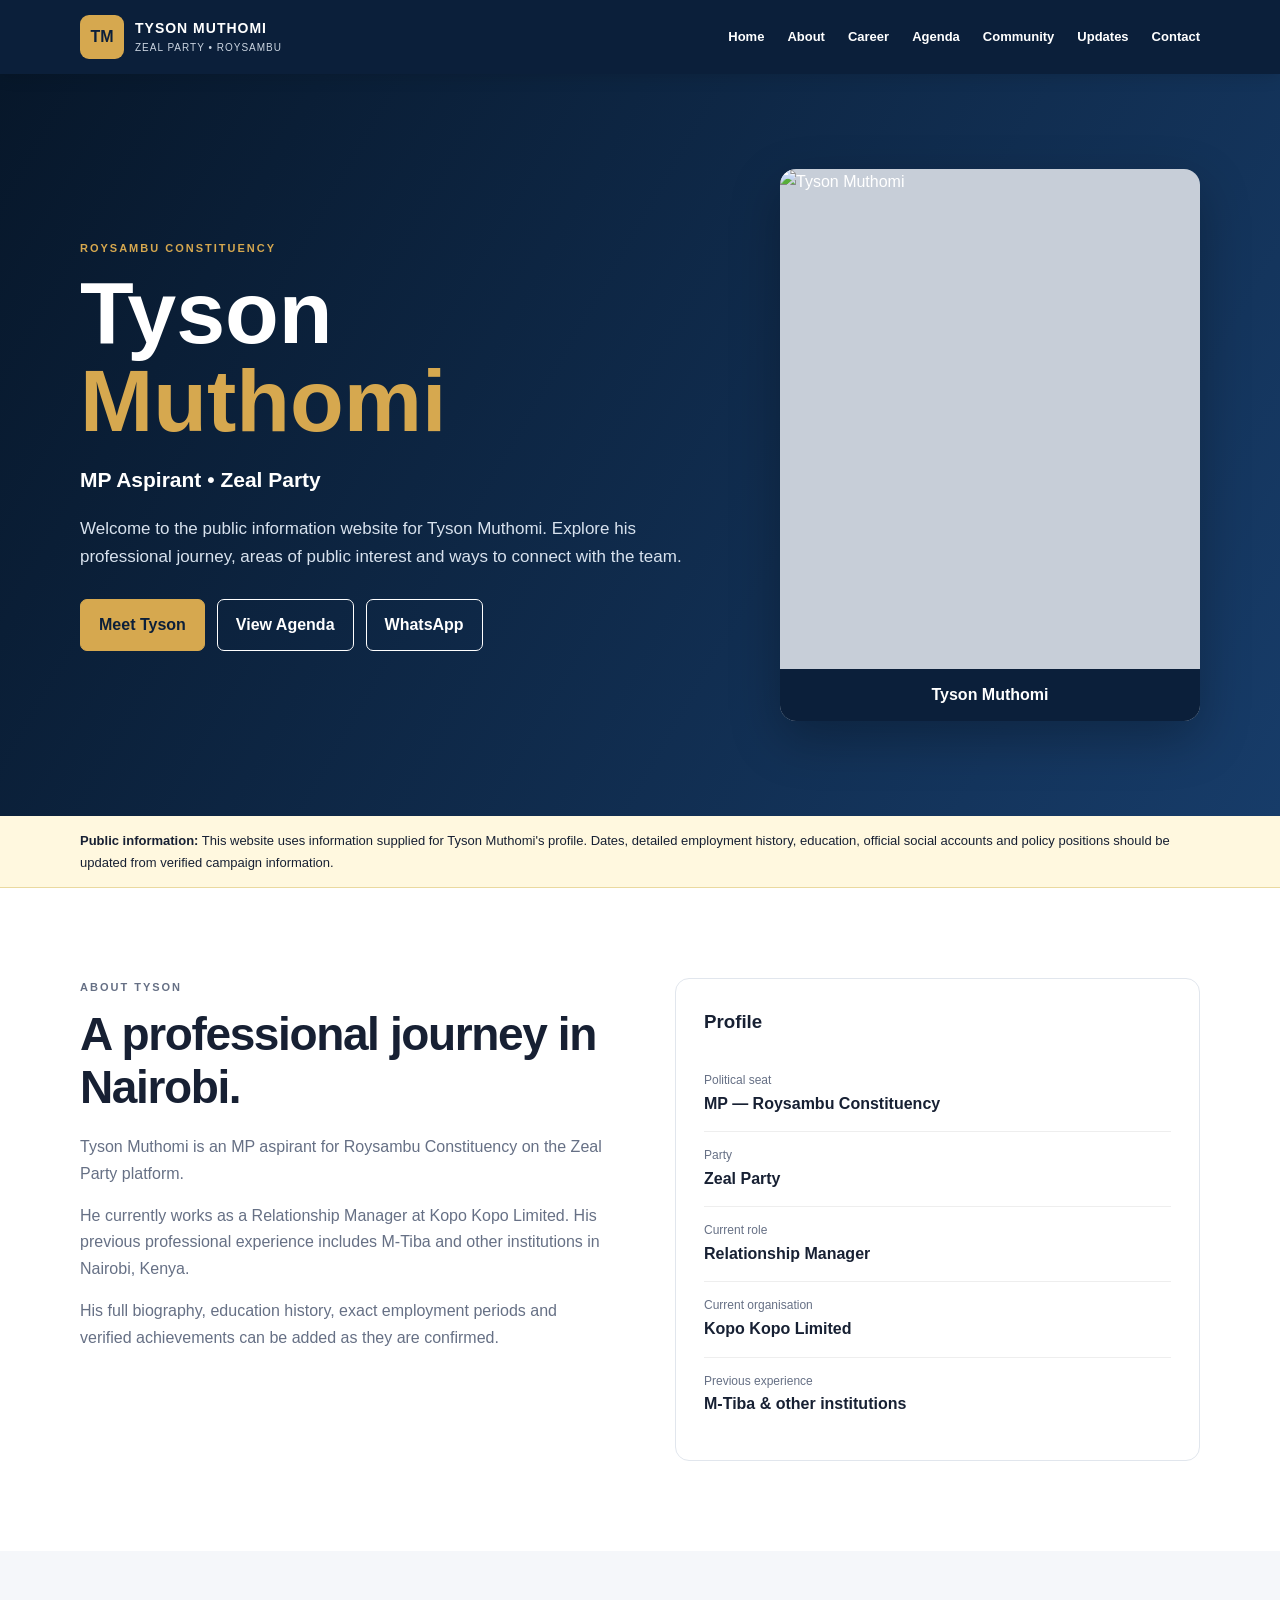
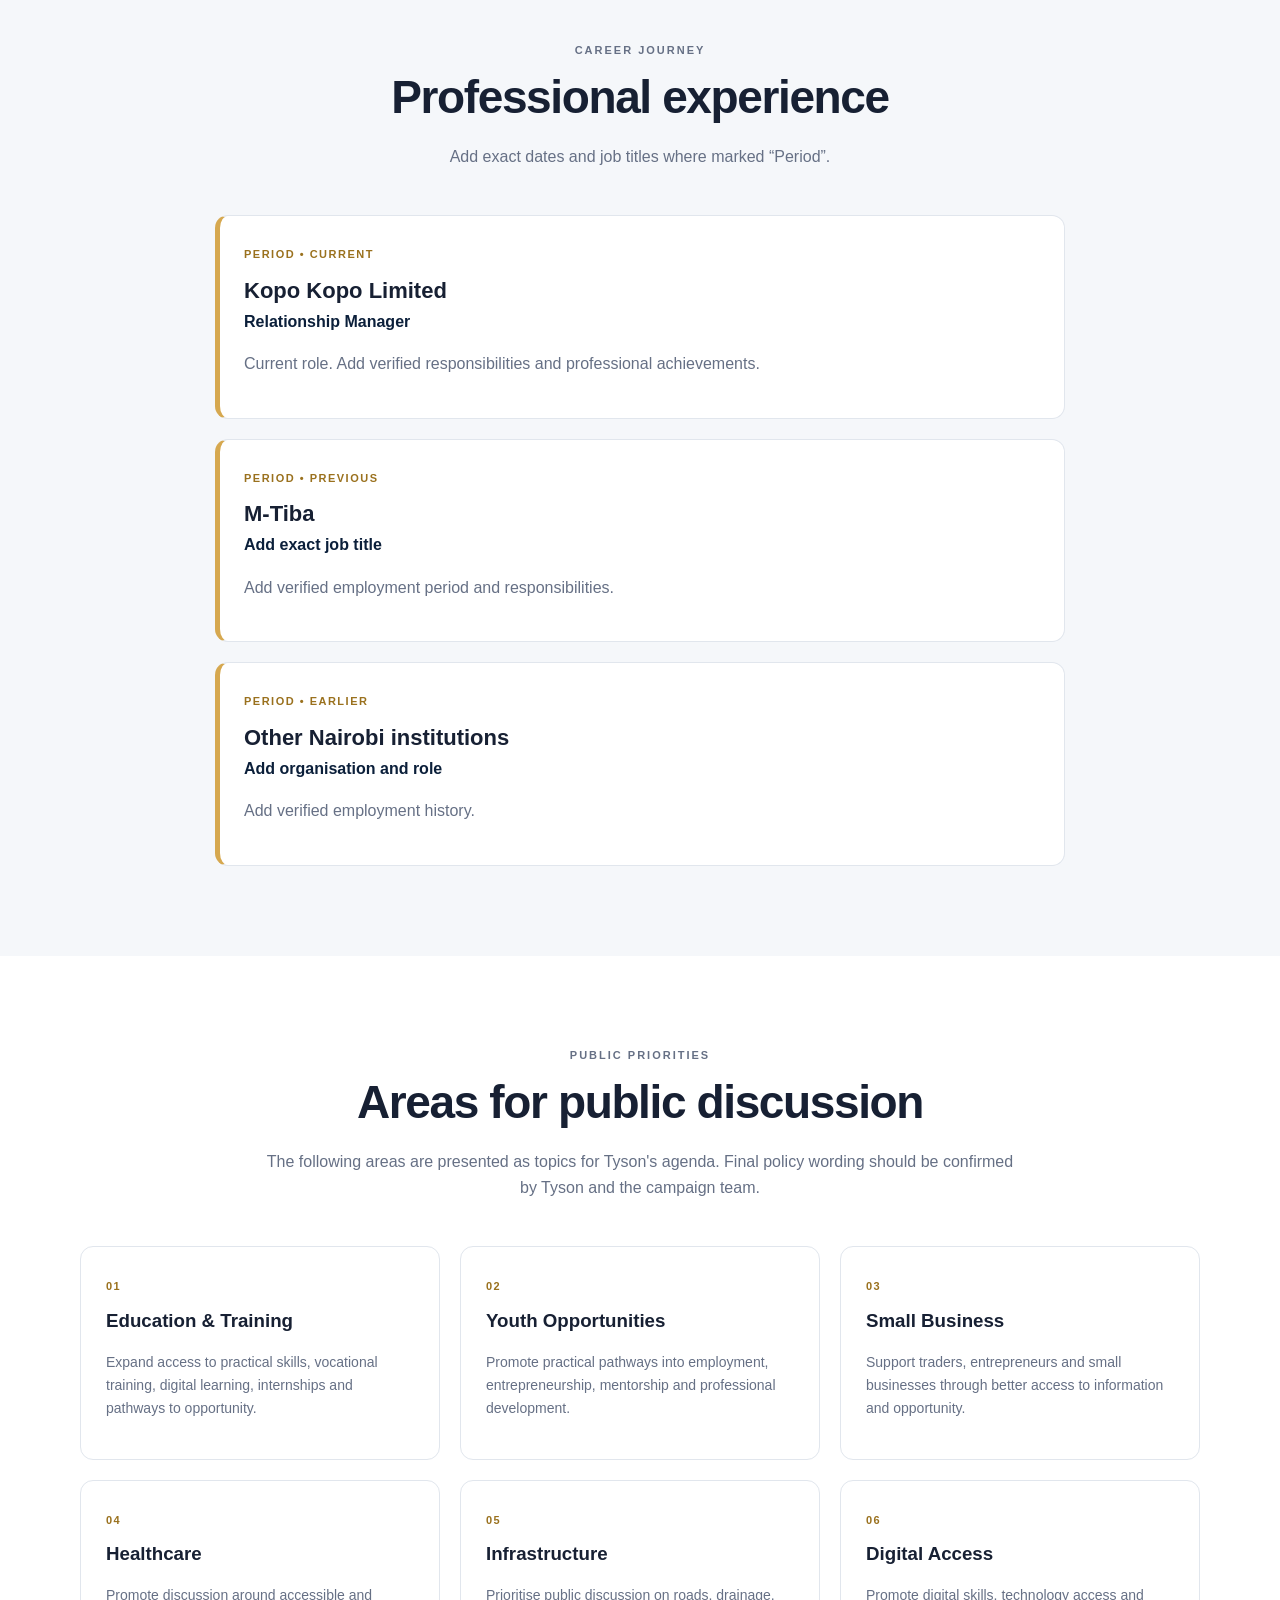
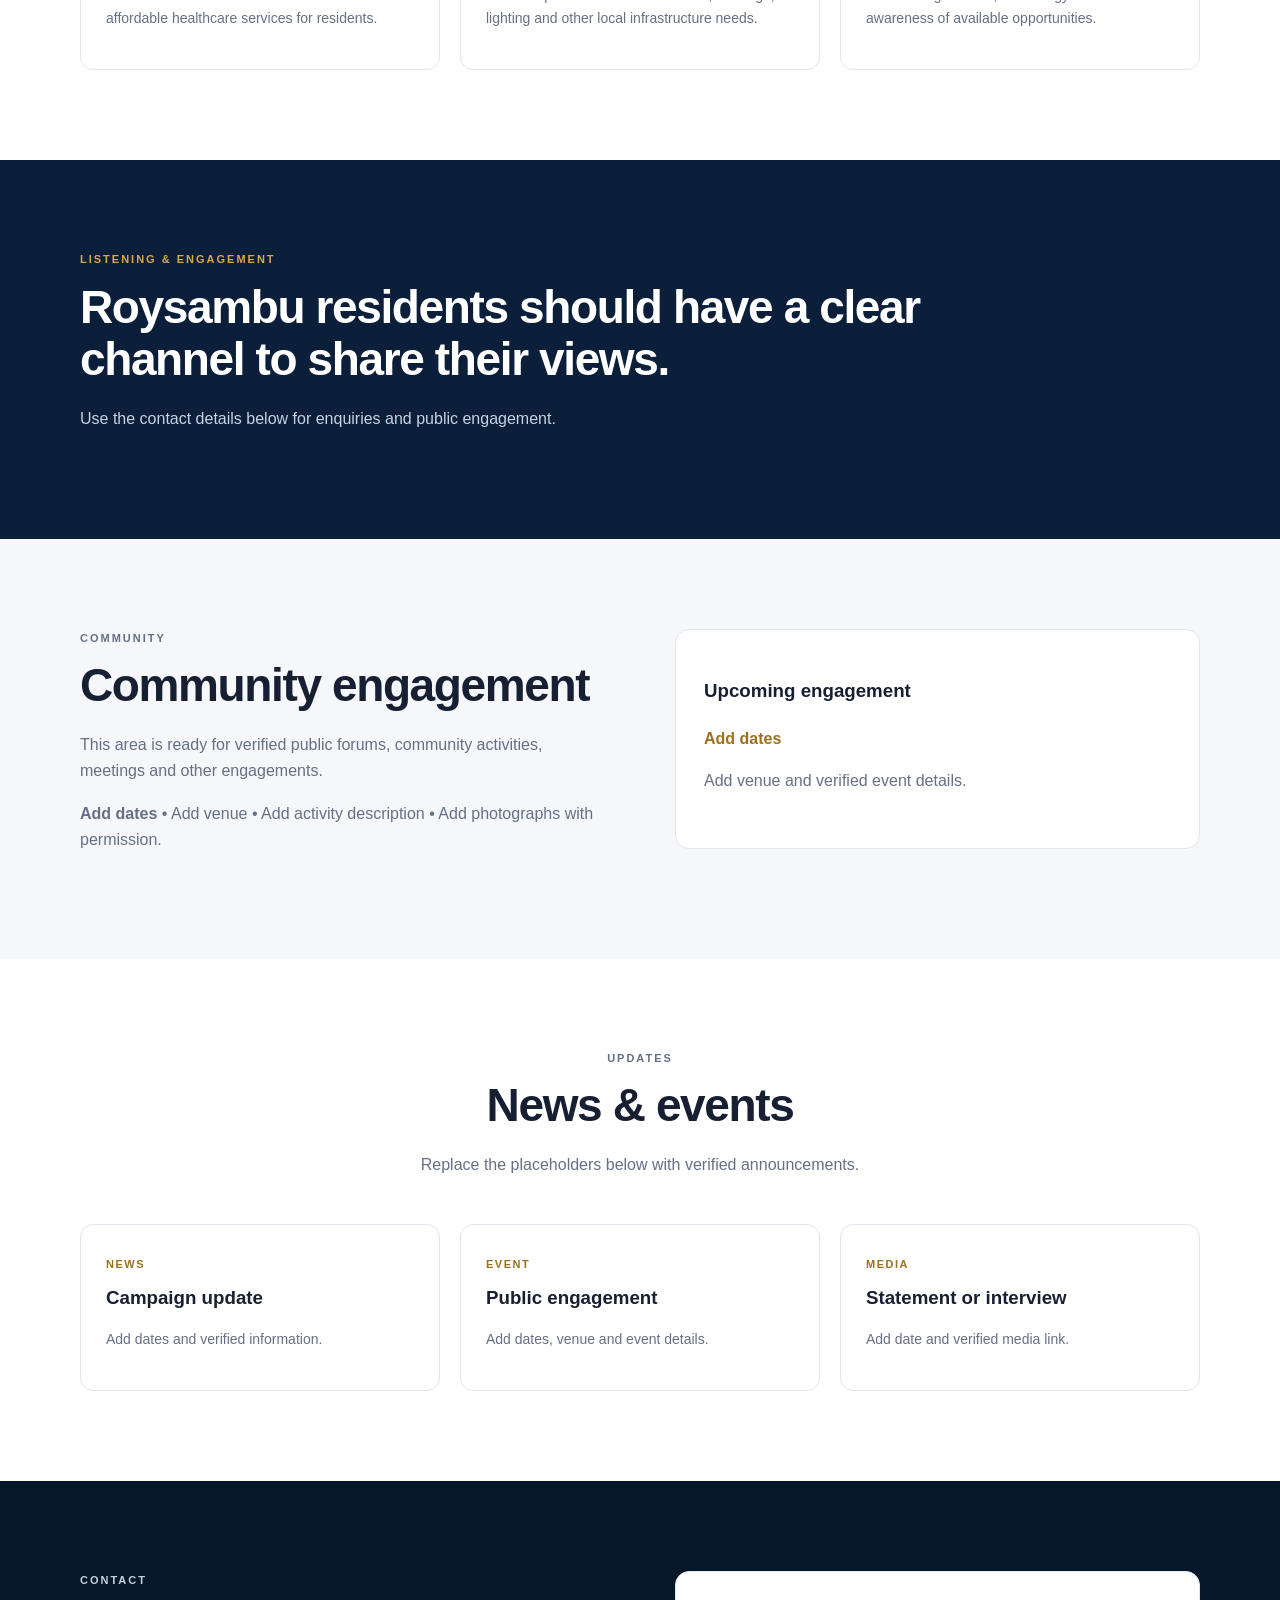
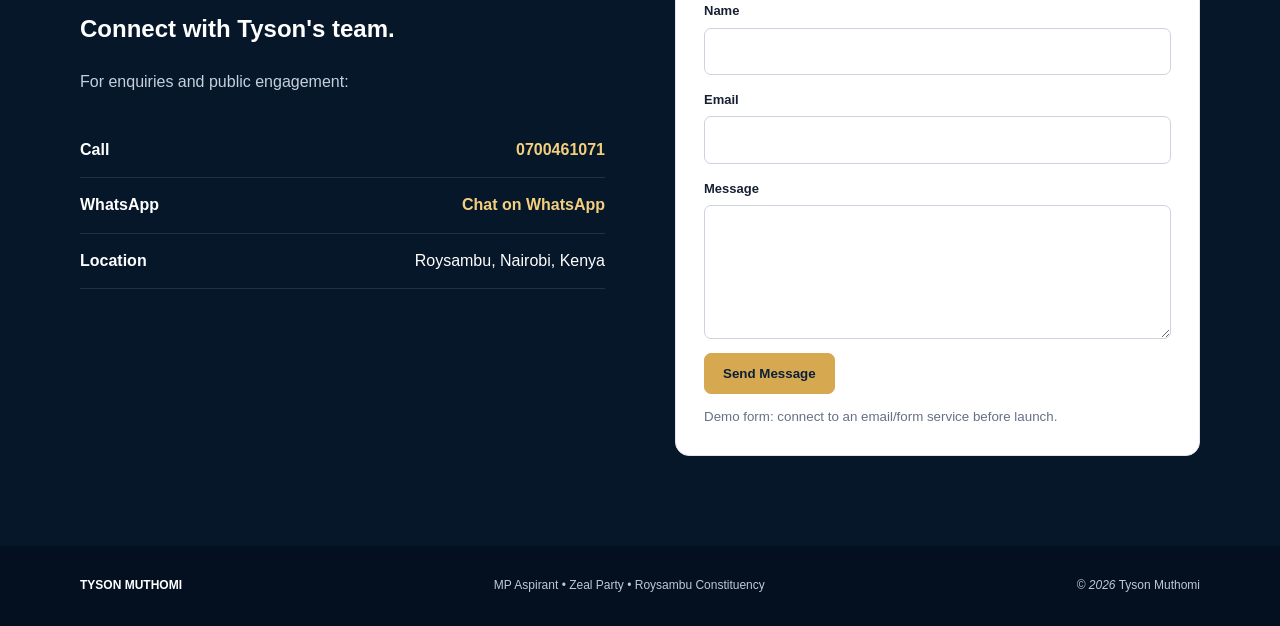
==== index.html @ c8b85899 "Add Tyson Muthomi website" ====
<!DOCTYPE html>
<html lang="en">
<head>
<meta charset="UTF-8">
<meta name="viewport" content="width=device-width, initial-scale=1.0">
<meta name="description" content="Tyson Muthomi — MP Aspirant for Roysambu Constituency, Zeal Party.">
<meta name="theme-color" content="#0b1f3a">
<title>Tyson Muthomi | Roysambu Constituency</title>
<link rel="stylesheet" href="styles.css">
</head>
<body>
<header class="header">
  <div class="container nav-wrap">
    <a class="brand" href="#home"><span class="logo">TM</span><span><b>TYSON MUTHOMI</b><small>ZEAL PARTY • ROYSAMBU</small></span></a>
    <button class="menu" id="menu" aria-label="Open menu">☰</button>
    <nav id="nav"><a href="#home">Home</a><a href="#about">About</a><a href="#career">Career</a><a href="#agenda">Agenda</a><a href="#community">Community</a><a href="#updates">Updates</a><a href="#contact">Contact</a></nav>
  </div>
</header>

<main>
<section class="hero" id="home">
  <div class="container hero-grid">
    <div class="hero-copy">
      <p class="eyebrow">ROYSAMBU CONSTITUENCY</p>
      <h1>Tyson <span>Muthomi</span></h1>
      <h2>MP Aspirant • Zeal Party</h2>
      <p class="lead">Welcome to the public information website for Tyson Muthomi. Explore his professional journey, areas of public interest and ways to connect with the team.</p>
      <div class="actions"><a class="btn primary" href="#about">Meet Tyson</a><a class="btn outline" href="#agenda">View Agenda</a><a class="btn outline" href="https://wa.me/254700461071?text=Hello%20Tyson%20Muthomi" target="_blank" rel="noopener">WhatsApp</a></div>
    </div>
    <div class="hero-photo"><img src="assets/tyson-muthomi.jpg" alt="Tyson Muthomi"><div class="photo-caption">Tyson Muthomi</div></div>
  </div>
</section>

<section class="notice"><div class="container"><strong>Public information:</strong> This website uses information supplied for Tyson Muthomi's profile. Dates, detailed employment history, education, official social accounts and policy positions should be updated from verified campaign information.</div></section>

<section class="section" id="about"><div class="container two-col">
  <div><p class="eyebrow">ABOUT TYSON</p><h2>A professional journey in Nairobi.</h2>
  <p>Tyson Muthomi is an MP aspirant for Roysambu Constituency on the Zeal Party platform.</p>
  <p>He currently works as a Relationship Manager at Kopo Kopo Limited. His previous professional experience includes M-Tiba and other institutions in Nairobi, Kenya.</p>
  <p>His full biography, education history, exact employment periods and verified achievements can be added as they are confirmed.</p></div>
  <aside class="profile-card"><h3>Profile</h3><div><span>Political seat</span><b>MP — Roysambu Constituency</b></div><div><span>Party</span><b>Zeal Party</b></div><div><span>Current role</span><b>Relationship Manager</b></div><div><span>Current organisation</span><b>Kopo Kopo Limited</b></div><div><span>Previous experience</span><b>M-Tiba & other institutions</b></div></aside>
</div></section>

<section class="section alt" id="career"><div class="container"><div class="heading"><p class="eyebrow">CAREER JOURNEY</p><h2>Professional experience</h2><p>Add exact dates and job titles where marked “Period”.</p></div>
<div class="timeline">
<article><span>PERIOD • CURRENT</span><h3>Kopo Kopo Limited</h3><h4>Relationship Manager</h4><p>Current role. Add verified responsibilities and professional achievements.</p></article>
<article><span>PERIOD • PREVIOUS</span><h3>M-Tiba</h3><h4>Add exact job title</h4><p>Add verified employment period and responsibilities.</p></article>
<article><span>PERIOD • EARLIER</span><h3>Other Nairobi institutions</h3><h4>Add organisation and role</h4><p>Add verified employment history.</p></article>
</div></div></section>

<section class="section" id="agenda"><div class="container"><div class="heading"><p class="eyebrow">PUBLIC PRIORITIES</p><h2>Areas for public discussion</h2><p>The following areas are presented as topics for Tyson's agenda. Final policy wording should be confirmed by Tyson and the campaign team.</p></div>
<div class="cards">
<article><span>01</span><h3>Education & Training</h3><p>Expand access to practical skills, vocational training, digital learning, internships and pathways to opportunity.</p></article>
<article><span>02</span><h3>Youth Opportunities</h3><p>Promote practical pathways into employment, entrepreneurship, mentorship and professional development.</p></article>
<article><span>03</span><h3>Small Business</h3><p>Support traders, entrepreneurs and small businesses through better access to information and opportunity.</p></article>
<article><span>04</span><h3>Healthcare</h3><p>Promote discussion around accessible and affordable healthcare services for residents.</p></article>
<article><span>05</span><h3>Infrastructure</h3><p>Prioritise public discussion on roads, drainage, lighting and other local infrastructure needs.</p></article>
<article><span>06</span><h3>Digital Access</h3><p>Promote digital skills, technology access and awareness of available opportunities.</p></article>
</div></div></section>

<section class="quote"><div class="container"><p class="eyebrow">LISTENING & ENGAGEMENT</p><h2>Roysambu residents should have a clear channel to share their views.</h2><p>Use the contact details below for enquiries and public engagement.</p></div></section>

<section class="section alt" id="community"><div class="container two-col"><div><p class="eyebrow">COMMUNITY</p><h2>Community engagement</h2><p>This area is ready for verified public forums, community activities, meetings and other engagements.</p><p><b>Add dates</b> • Add venue • Add activity description • Add photographs with permission.</p></div><aside class="empty"><h3>Upcoming engagement</h3><strong>Add dates</strong><p>Add venue and verified event details.</p></aside></div></section>

<section class="section" id="updates"><div class="container"><div class="heading"><p class="eyebrow">UPDATES</p><h2>News & events</h2><p>Replace the placeholders below with verified announcements.</p></div><div class="cards three"><article><span>NEWS</span><h3>Campaign update</h3><p>Add dates and verified information.</p></article><article><span>EVENT</span><h3>Public engagement</h3><p>Add dates, venue and event details.</p></article><article><span>MEDIA</span><h3>Statement or interview</h3><p>Add date and verified media link.</p></article></div></div></section>

<section class="contact" id="contact"><div class="container two-col"><div><p class="eyebrow light">CONTACT</p><h2>Connect with Tyson's team.</h2><p>For enquiries and public engagement:</p><div class="contact-list"><div><b>Call</b><a href="tel:0700461071">0700461071</a></div><div><b>WhatsApp</b><a href="https://wa.me/254700461071?text=Hello%20Tyson%20Muthomi" target="_blank" rel="noopener">Chat on WhatsApp</a></div><div><b>Location</b><span>Roysambu, Nairobi, Kenya</span></div></div></div>
<form id="form"><label>Name<input required type="text" name="name"></label><label>Email<input required type="email" name="email"></label><label>Message<textarea required rows="5" name="message"></textarea></label><button class="btn primary" type="submit">Send Message</button><small id="form-note">Demo form: connect to an email/form service before launch.</small></form></div></section>
</main>
<footer><div class="container footer"><b>TYSON MUTHOMI</b><span>MP Aspirant • Zeal Party • Roysambu Constituency</span><span>© <i id="year"></i> Tyson Muthomi</span></div></footer>
<script src="script.js"></script>
</body></html>
---- styles.css ----
*{box-sizing:border-box}html{scroll-behavior:smooth}body{margin:0;font-family:Inter,Arial,Helvetica,sans-serif;color:#172033;line-height:1.65}a{text-decoration:none;color:inherit}.container{width:min(1120px,92%);margin:auto}.header{position:sticky;top:0;z-index:20;background:#0b1f3a;color:#fff;box-shadow:0 2px 16px #0002}.nav-wrap{min-height:74px;display:flex;align-items:center;justify-content:space-between}.brand{display:flex;align-items:center;gap:11px}.logo{width:44px;height:44px;border-radius:9px;background:#d6a84f;color:#0b1f3a;display:grid;place-items:center;font-weight:900}.brand b{display:block;letter-spacing:1px;font-size:14px}.brand small{display:block;font-size:10px;color:#cbd5e1;letter-spacing:1px}nav{display:flex;gap:23px;font-size:13px;font-weight:700}nav a:hover{color:#d6a84f}.menu{display:none;background:none;border:0;color:#fff;font-size:28px}.hero{background:linear-gradient(120deg,#07172a,#173c69);color:#fff;padding:95px 0}.hero-grid{display:grid;grid-template-columns:1.2fr .8fr;gap:70px;align-items:center}.eyebrow{font-size:11px;letter-spacing:2px;font-weight:900;color:#d6a84f;margin:0 0 12px}.hero h1{font-size:clamp(52px,8vw,88px);line-height:1;margin:10px 0}.hero h1 span{color:#d6a84f}.hero h2{font-size:21px}.lead{max-width:650px;color:#d8e2ee;font-size:17px}.actions{display:flex;gap:12px;flex-wrap:wrap;margin-top:28px}.btn{display:inline-flex;padding:12px 18px;border:1px solid #fff;border-radius:7px;font-weight:800;cursor:pointer}.primary{background:#d6a84f;color:#0b1f3a;border-color:#d6a84f}.outline{color:#fff}.outline:hover{background:#fff;color:#0b1f3a}.hero-photo{background:#c7ced8;border-radius:16px;overflow:hidden;box-shadow:0 18px 50px #0004}.hero-photo img{display:block;width:100%;height:500px;object-fit:cover;object-position:center top}.photo-caption{background:#0b1f3a;color:#fff;padding:13px;text-align:center;font-weight:800}.notice{background:#fff8df;border-bottom:1px solid #ead99f;padding:14px 0;font-size:13px}.section{padding:90px 0}.alt{background:#f5f7fa}.two-col{display:grid;grid-template-columns:1fr 1fr;gap:70px;align-items:start}.section h2,.quote h2{font-size:clamp(31px,4vw,46px);line-height:1.15;margin:5px 0 20px;letter-spacing:-.03em}.section p{color:#667085}.profile-card,.empty,form{background:#fff;border:1px solid #e1e6ed;border-radius:14px;padding:28px}.profile-card h3{margin-top:0}.profile-card div{padding:14px 0;border-bottom:1px solid #eee}.profile-card div:last-child{border:0}.profile-card span,.profile-card b{display:block}.profile-card span{font-size:12px;color:#667085}.heading{text-align:center;max-width:760px;margin:0 auto 45px}.timeline{max-width:850px;margin:auto;display:grid;gap:20px}.timeline article{background:#fff;border:1px solid #e1e6ed;border-radius:13px;padding:24px;border-left:5px solid #d6a84f}.timeline span,.cards span{font-size:11px;font-weight:900;letter-spacing:1.5px;color:#9a711e}.timeline h3{margin:6px 0 0;font-size:22px}.timeline h4{margin:0;color:#0b1f3a}.cards{display:grid;grid-template-columns:repeat(3,1fr);gap:20px}.cards article{border:1px solid #e1e6ed;border-radius:13px;padding:25px;background:#fff}.cards article:hover{box-shadow:0 15px 35px #0b1f3a12;transform:translateY(-3px);transition:.2s}.cards h3{margin:7px 0}.cards p{font-size:14px}.quote{background:#0b1f3a;color:#fff;padding:90px 0}.quote h2{max-width:850px}.quote p:last-child{color:#c7d3e0}.empty{min-height:220px}.empty strong{color:#9a711e}.contact{background:#07172a;color:#fff;padding:90px 0}.light{color:#f3cf7d}.contact p{color:#c4d0dd}.contact-list{margin-top:28px}.contact-list div{display:flex;justify-content:space-between;gap:20px;padding:14px 0;border-bottom:1px solid #ffffff1c}.contact-list a{color:#f3cf7d;font-weight:800}form label{display:block;color:#172033;font-size:13px;font-weight:800;margin-bottom:14px}input,textarea{display:block;width:100%;margin-top:6px;padding:12px;border:1px solid #ccd3dd;border-radius:7px;font:inherit}form small{display:block;color:#667085;margin-top:12px}footer{background:#04101f;color:#bdc9d7}.footer{padding:30px 0;display:flex;justify-content:space-between;gap:20px;flex-wrap:wrap;font-size:12px}.footer b{color:#fff}@media(max-width:850px){nav{display:none;position:absolute;top:74px;left:0;right:0;background:#0b1f3a;padding:20px;flex-direction:column}nav.open{display:flex}.menu{display:block}.hero-grid,.two-col{grid-template-columns:1fr;gap:40px}.hero-photo{max-width:460px}.cards{grid-template-columns:1fr 1fr}}@media(max-width:540px){.hero{padding:70px 0}.section,.contact,.quote{padding:65px 0}.cards{grid-template-columns:1fr}.hero-photo img{height:420px}.actions{flex-direction:column}.actions .btn{justify-content:center}.footer{flex-direction:column;text-align:center}.contact-list div{flex-direction:column;gap:4px}}
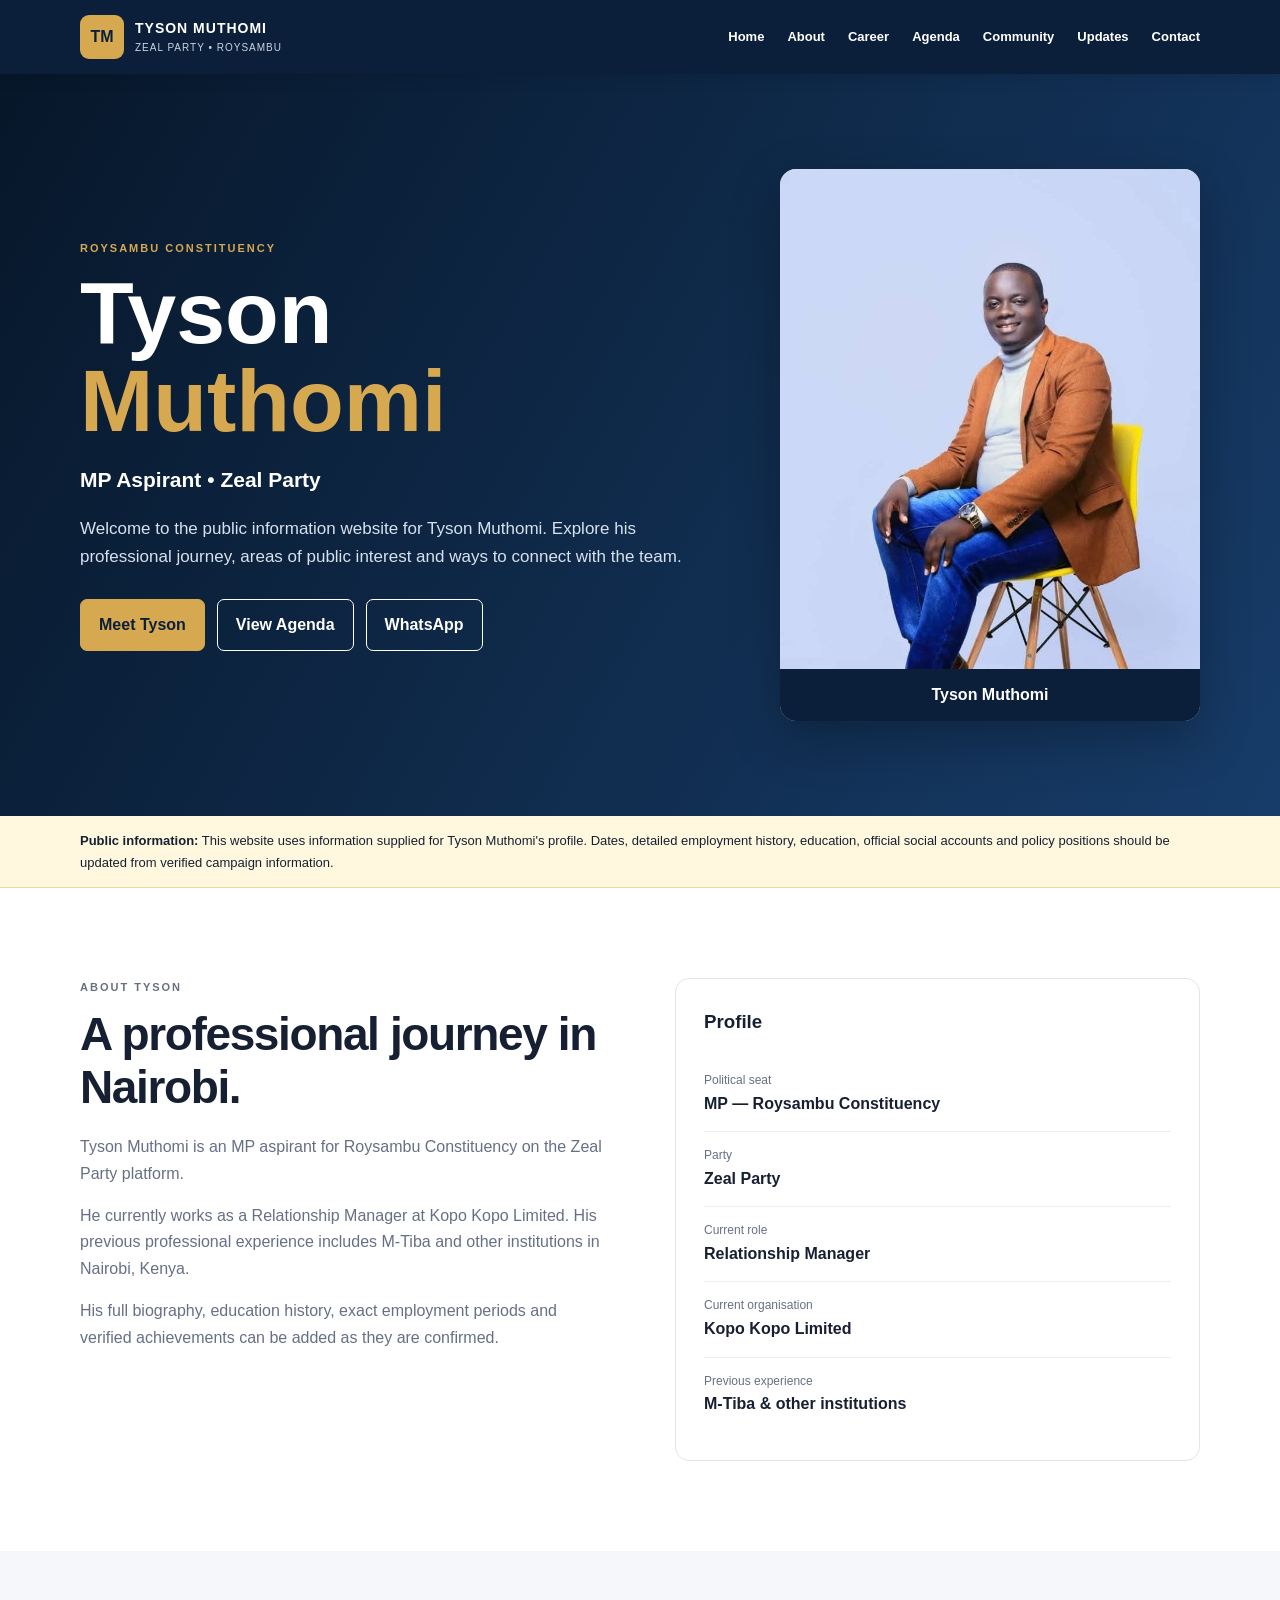
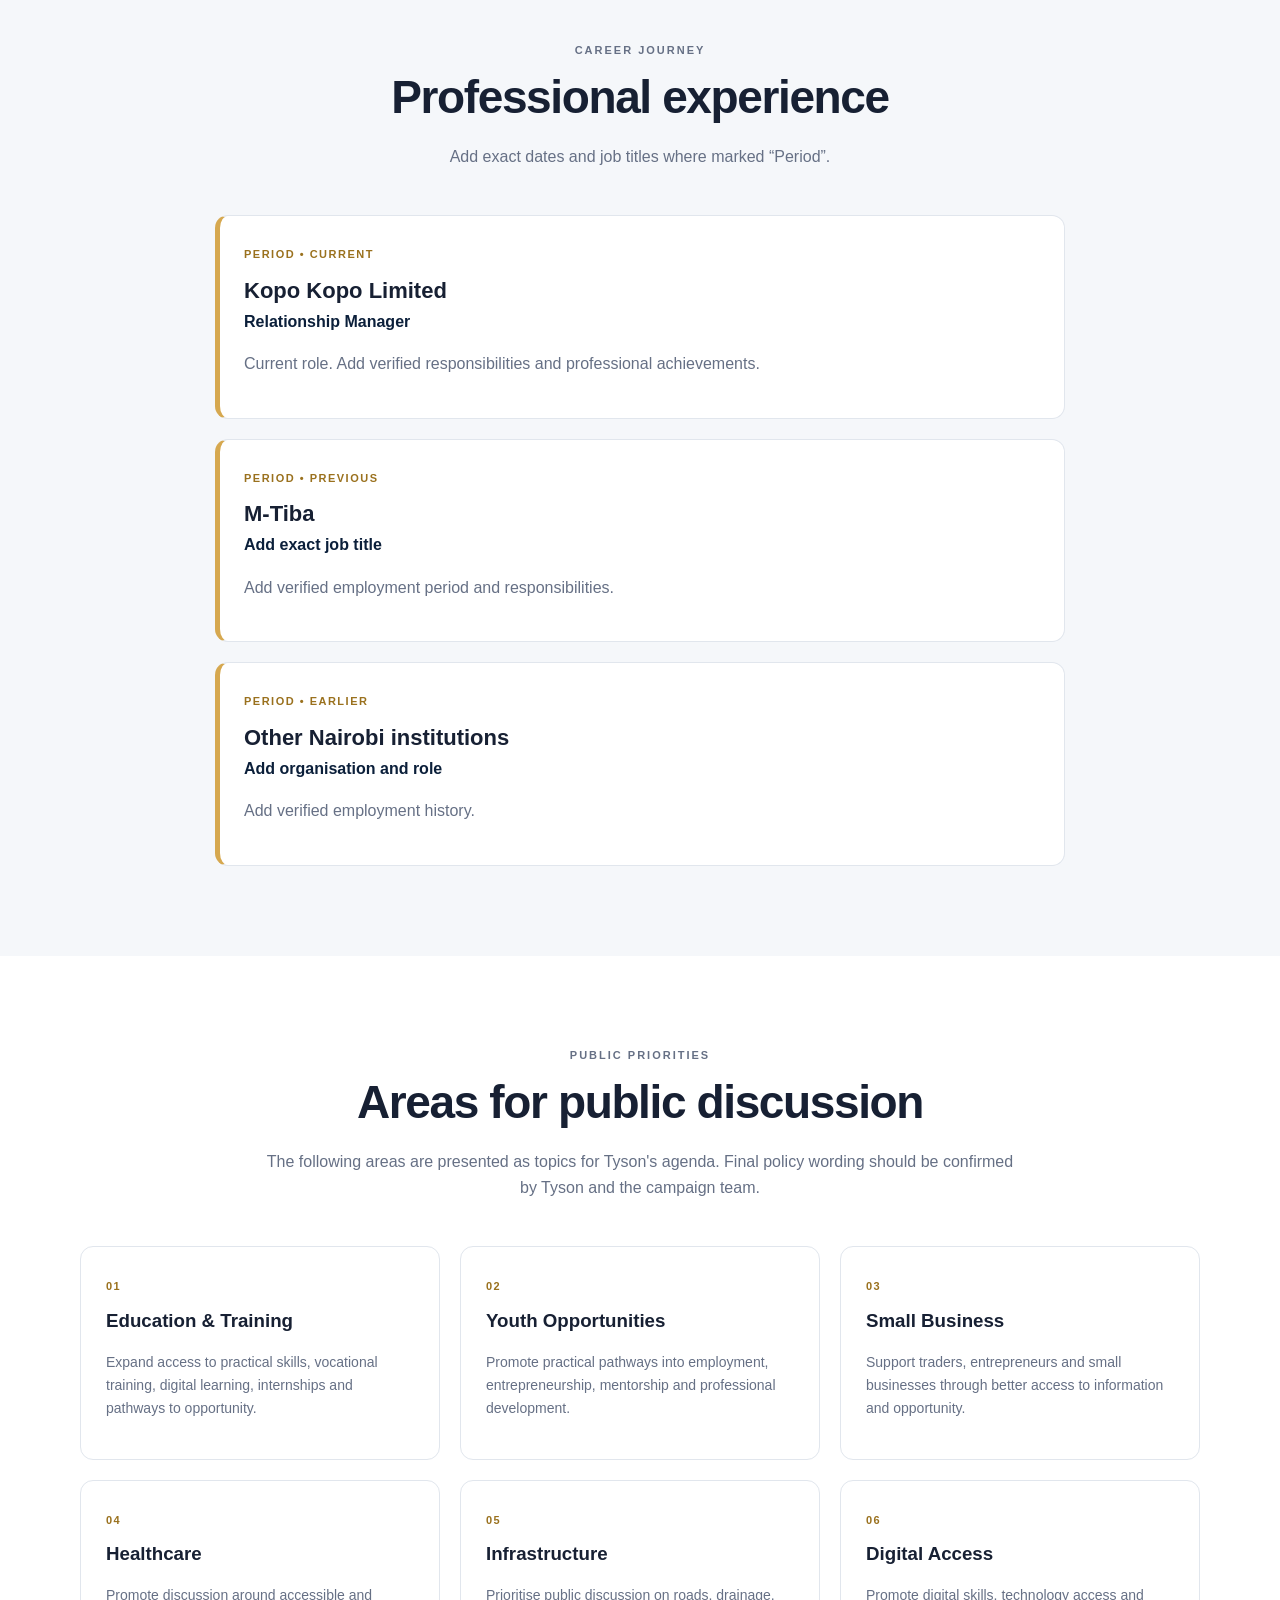
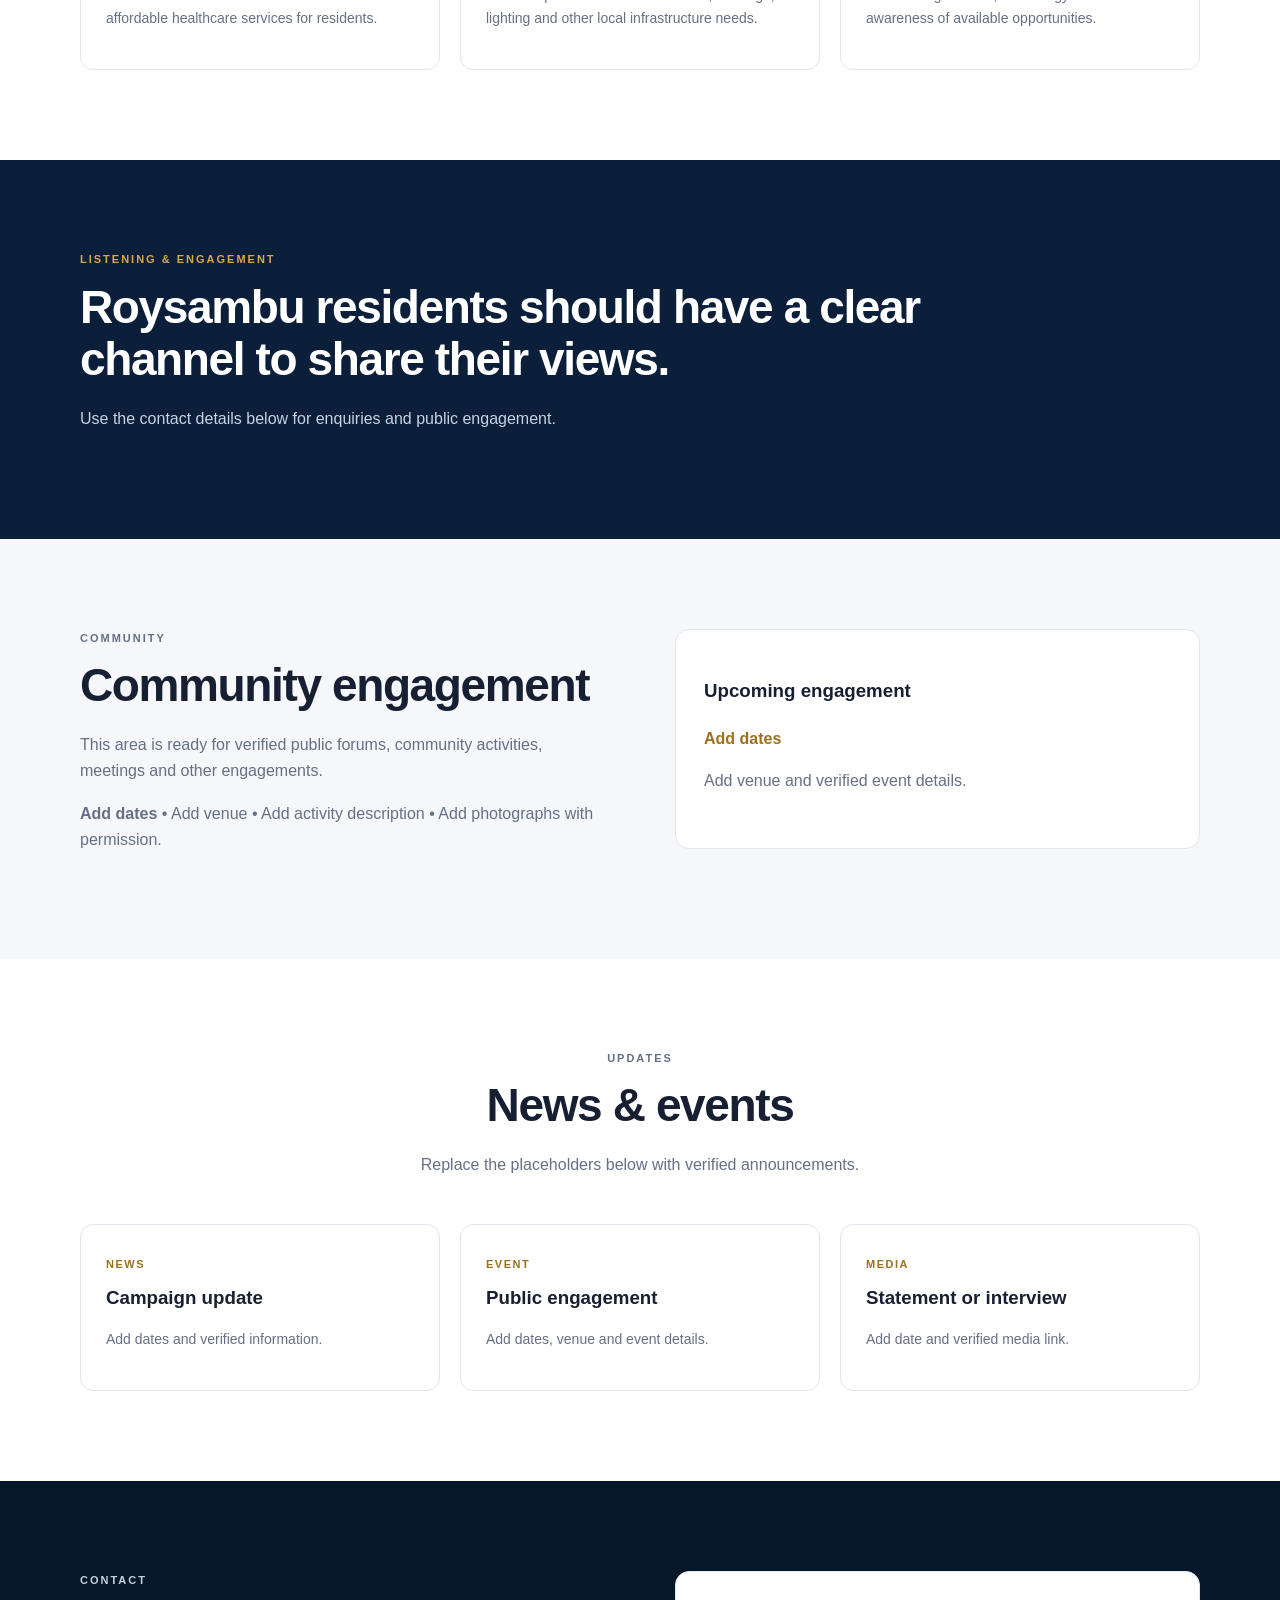
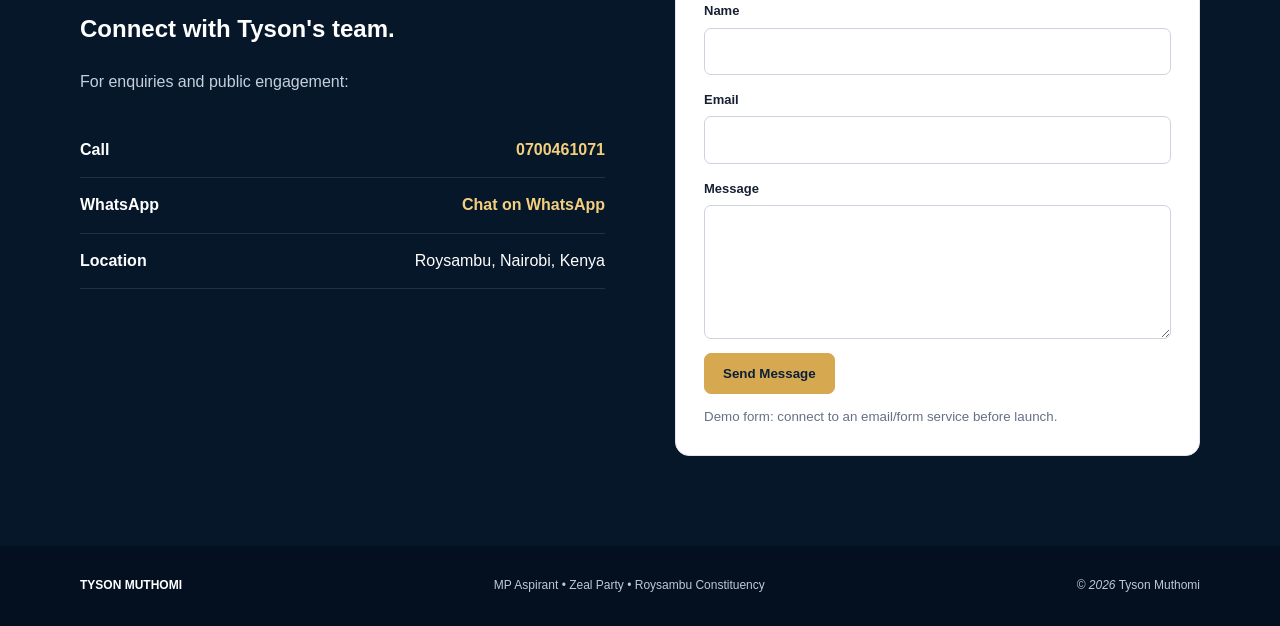
==== commit d5aaf019: "Update index.html" ====
--- a/index.html
+++ b/index.html
@@ -27,7 +27,7 @@
       <p class="lead">Welcome to the public information website for Tyson Muthomi. Explore his professional journey, areas of public interest and ways to connect with the team.</p>
       <div class="actions"><a class="btn primary" href="#about">Meet Tyson</a><a class="btn outline" href="#agenda">View Agenda</a><a class="btn outline" href="https://wa.me/254700461071?text=Hello%20Tyson%20Muthomi" target="_blank" rel="noopener">WhatsApp</a></div>
     </div>
-    <div class="hero-photo"><img src="assets/tyson-muthomi.jpg" alt="Tyson Muthomi"><div class="photo-caption">Tyson Muthomi</div></div>
+    <div class="hero-photo"><img src="tyson-muthomi.jpg" alt="Tyson Muthomi"><div class="photo-caption">Tyson Muthomi</div></div>
   </div>
 </section>
 
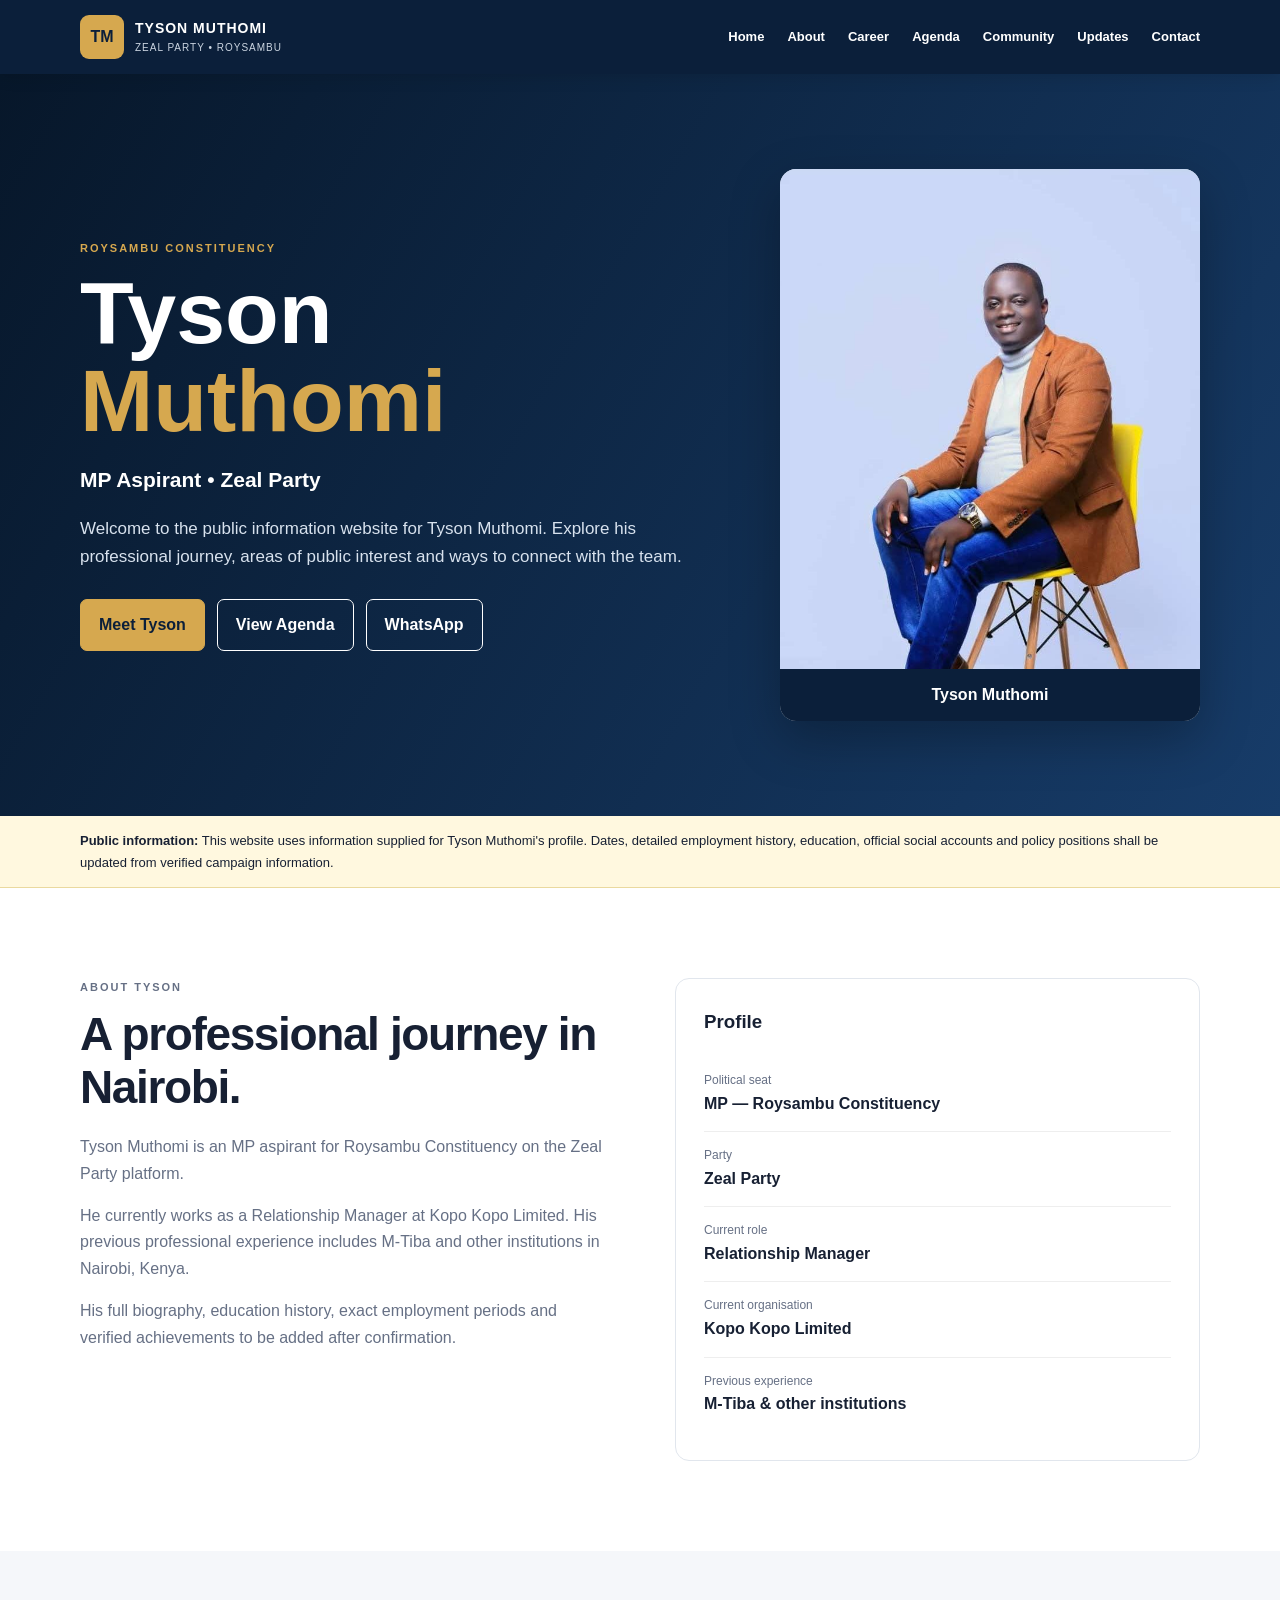
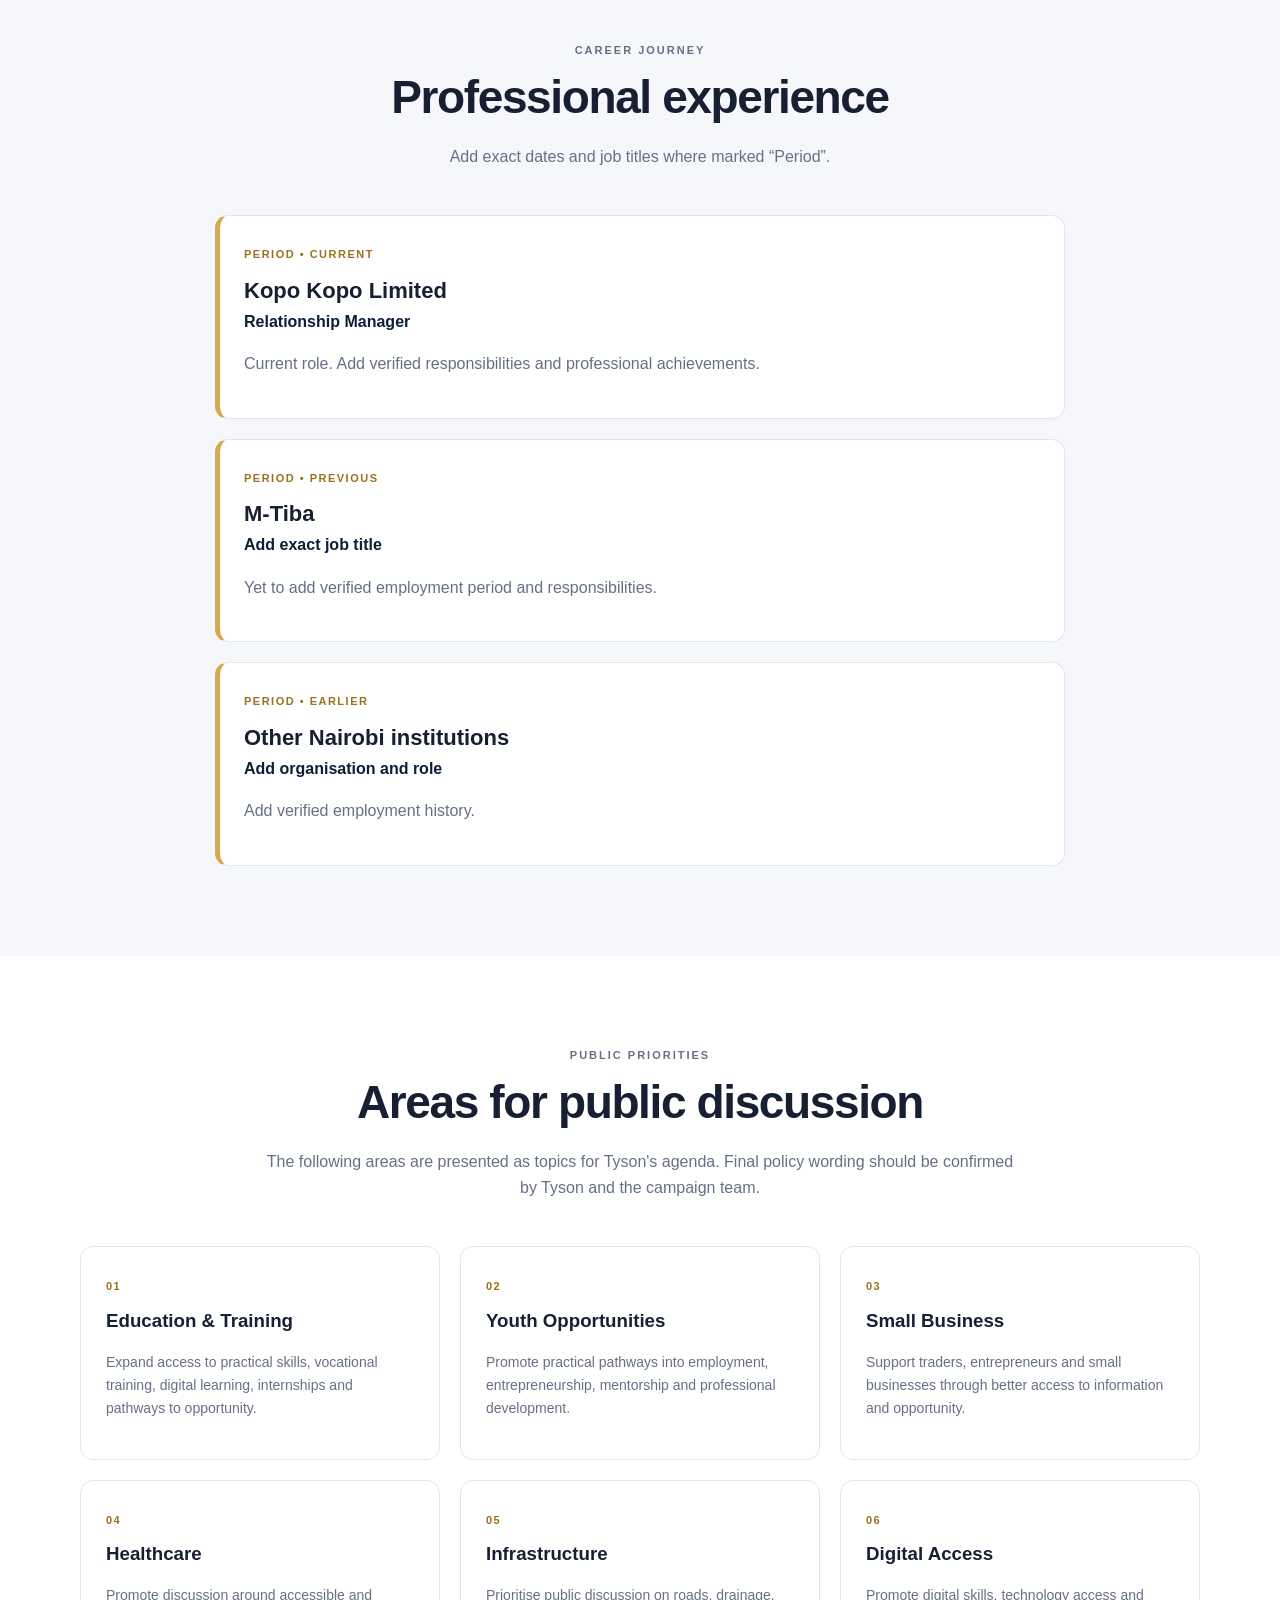
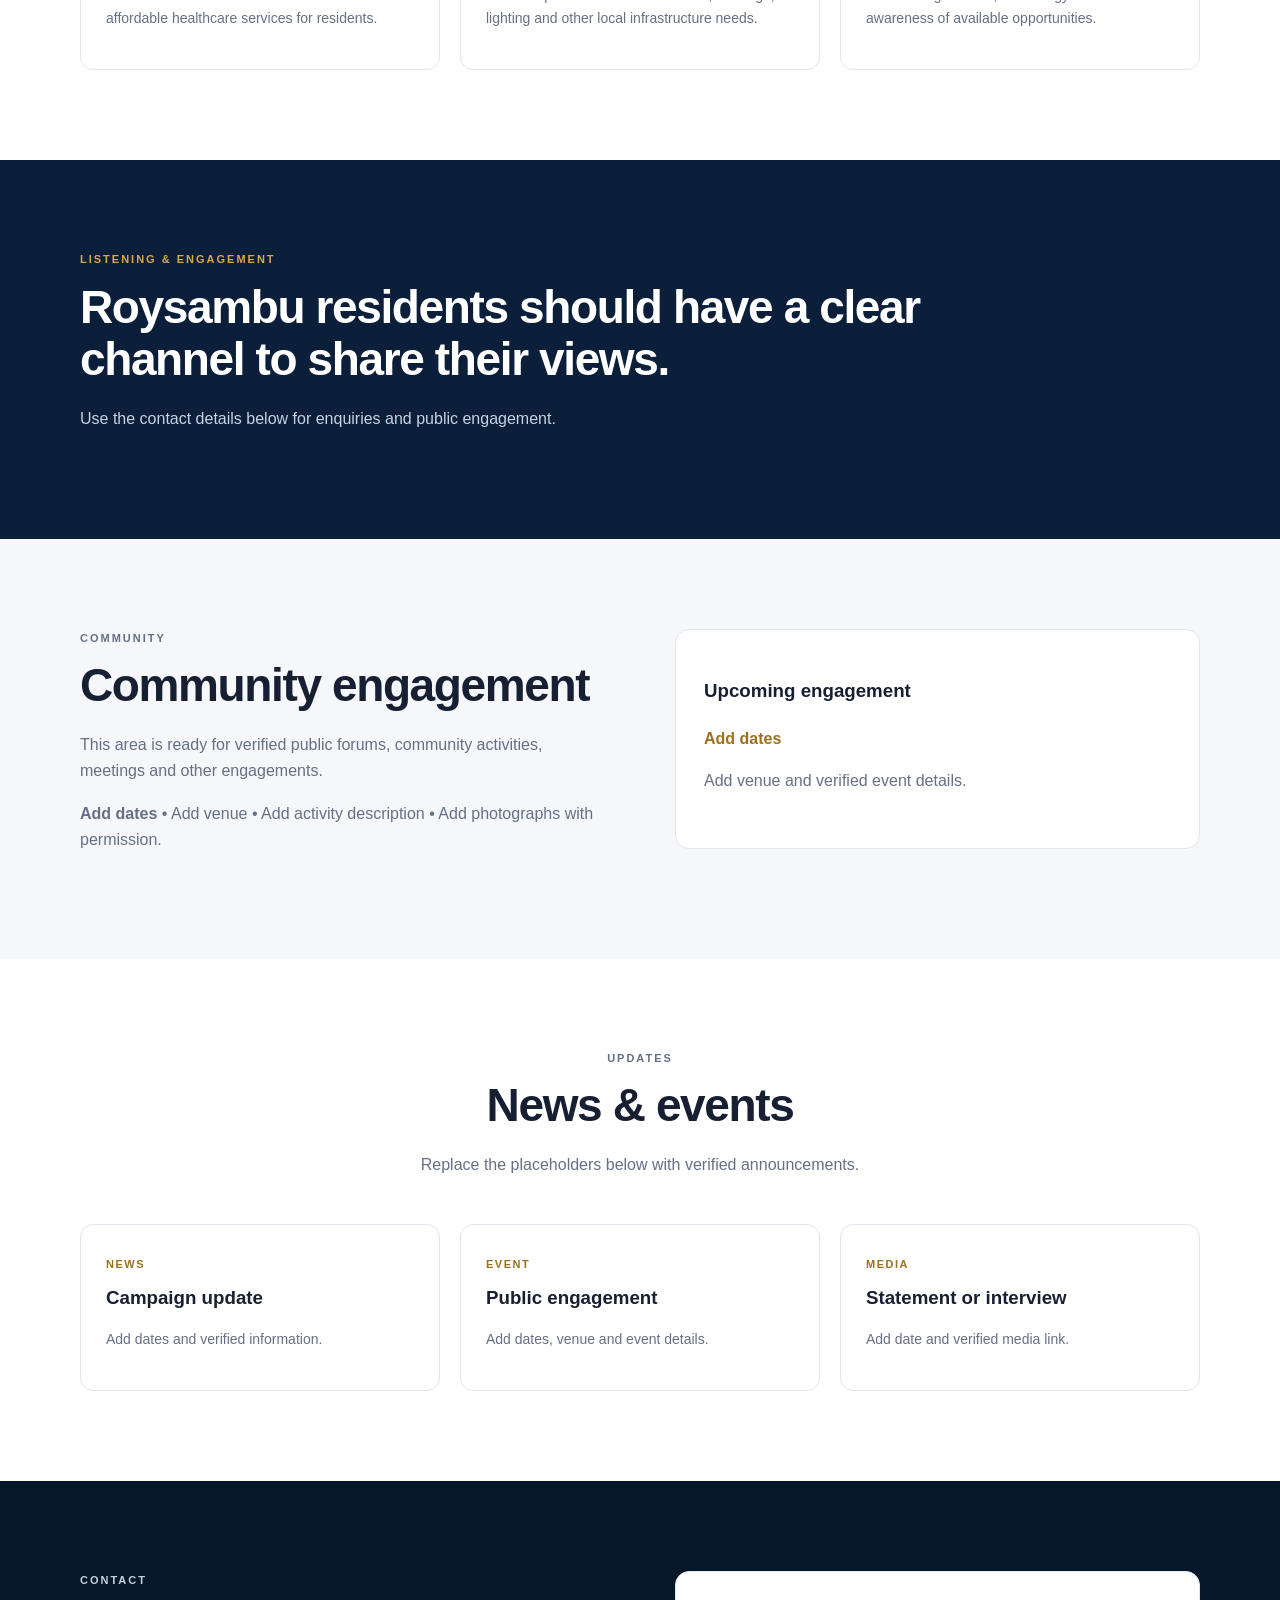
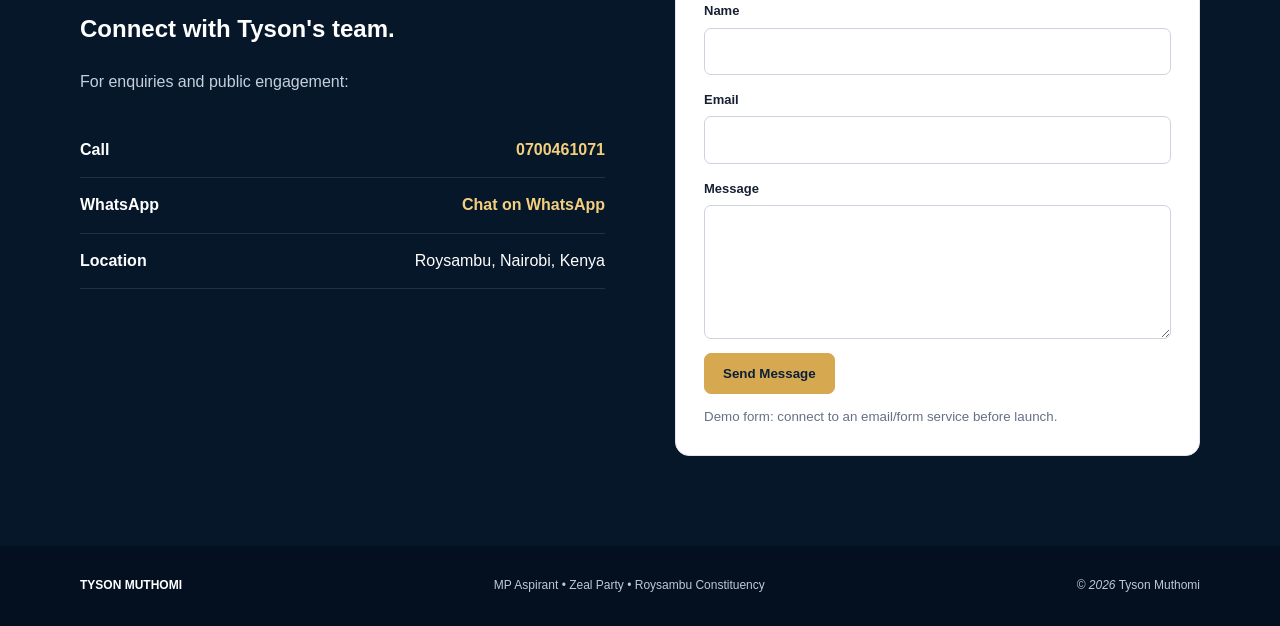
==== commit 85b86e86: "Update index.html" ====
--- a/index.html
+++ b/index.html
@@ -31,20 +31,20 @@
   </div>
 </section>
 
-<section class="notice"><div class="container"><strong>Public information:</strong> This website uses information supplied for Tyson Muthomi's profile. Dates, detailed employment history, education, official social accounts and policy positions should be updated from verified campaign information.</div></section>
+<section class="notice"><div class="container"><strong>Public information:</strong> This website uses information supplied for Tyson Muthomi's profile. Dates, detailed employment history, education, official social accounts and policy positions shall be updated from verified campaign information.</div></section>
 
 <section class="section" id="about"><div class="container two-col">
   <div><p class="eyebrow">ABOUT TYSON</p><h2>A professional journey in Nairobi.</h2>
   <p>Tyson Muthomi is an MP aspirant for Roysambu Constituency on the Zeal Party platform.</p>
   <p>He currently works as a Relationship Manager at Kopo Kopo Limited. His previous professional experience includes M-Tiba and other institutions in Nairobi, Kenya.</p>
-  <p>His full biography, education history, exact employment periods and verified achievements can be added as they are confirmed.</p></div>
+  <p>His full biography, education history, exact employment periods and verified achievements to be added after confirmation.</p></div>
   <aside class="profile-card"><h3>Profile</h3><div><span>Political seat</span><b>MP — Roysambu Constituency</b></div><div><span>Party</span><b>Zeal Party</b></div><div><span>Current role</span><b>Relationship Manager</b></div><div><span>Current organisation</span><b>Kopo Kopo Limited</b></div><div><span>Previous experience</span><b>M-Tiba & other institutions</b></div></aside>
 </div></section>
 
 <section class="section alt" id="career"><div class="container"><div class="heading"><p class="eyebrow">CAREER JOURNEY</p><h2>Professional experience</h2><p>Add exact dates and job titles where marked “Period”.</p></div>
 <div class="timeline">
 <article><span>PERIOD • CURRENT</span><h3>Kopo Kopo Limited</h3><h4>Relationship Manager</h4><p>Current role. Add verified responsibilities and professional achievements.</p></article>
-<article><span>PERIOD • PREVIOUS</span><h3>M-Tiba</h3><h4>Add exact job title</h4><p>Add verified employment period and responsibilities.</p></article>
+<article><span>PERIOD • PREVIOUS</span><h3>M-Tiba</h3><h4>Add exact job title</h4><p>Yet to add verified employment period and responsibilities.</p></article>
 <article><span>PERIOD • EARLIER</span><h3>Other Nairobi institutions</h3><h4>Add organisation and role</h4><p>Add verified employment history.</p></article>
 </div></div></section>
 
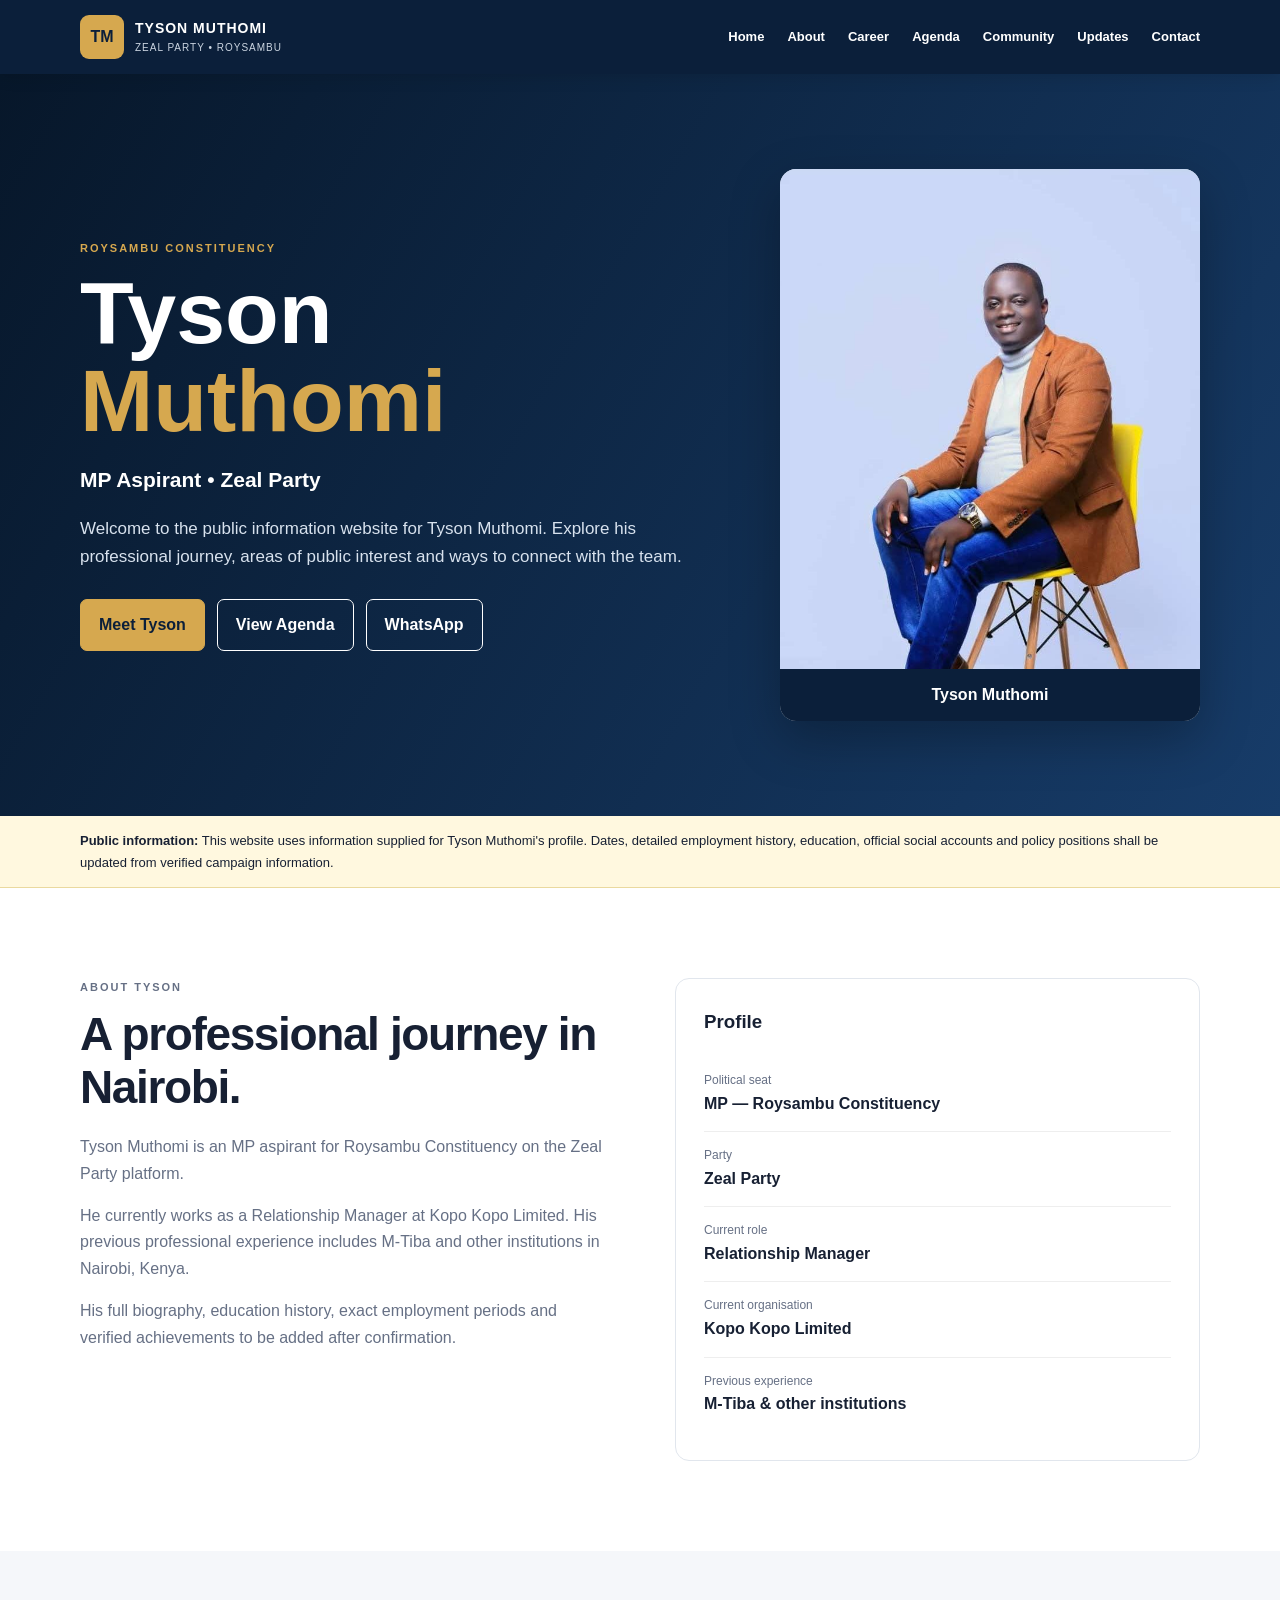
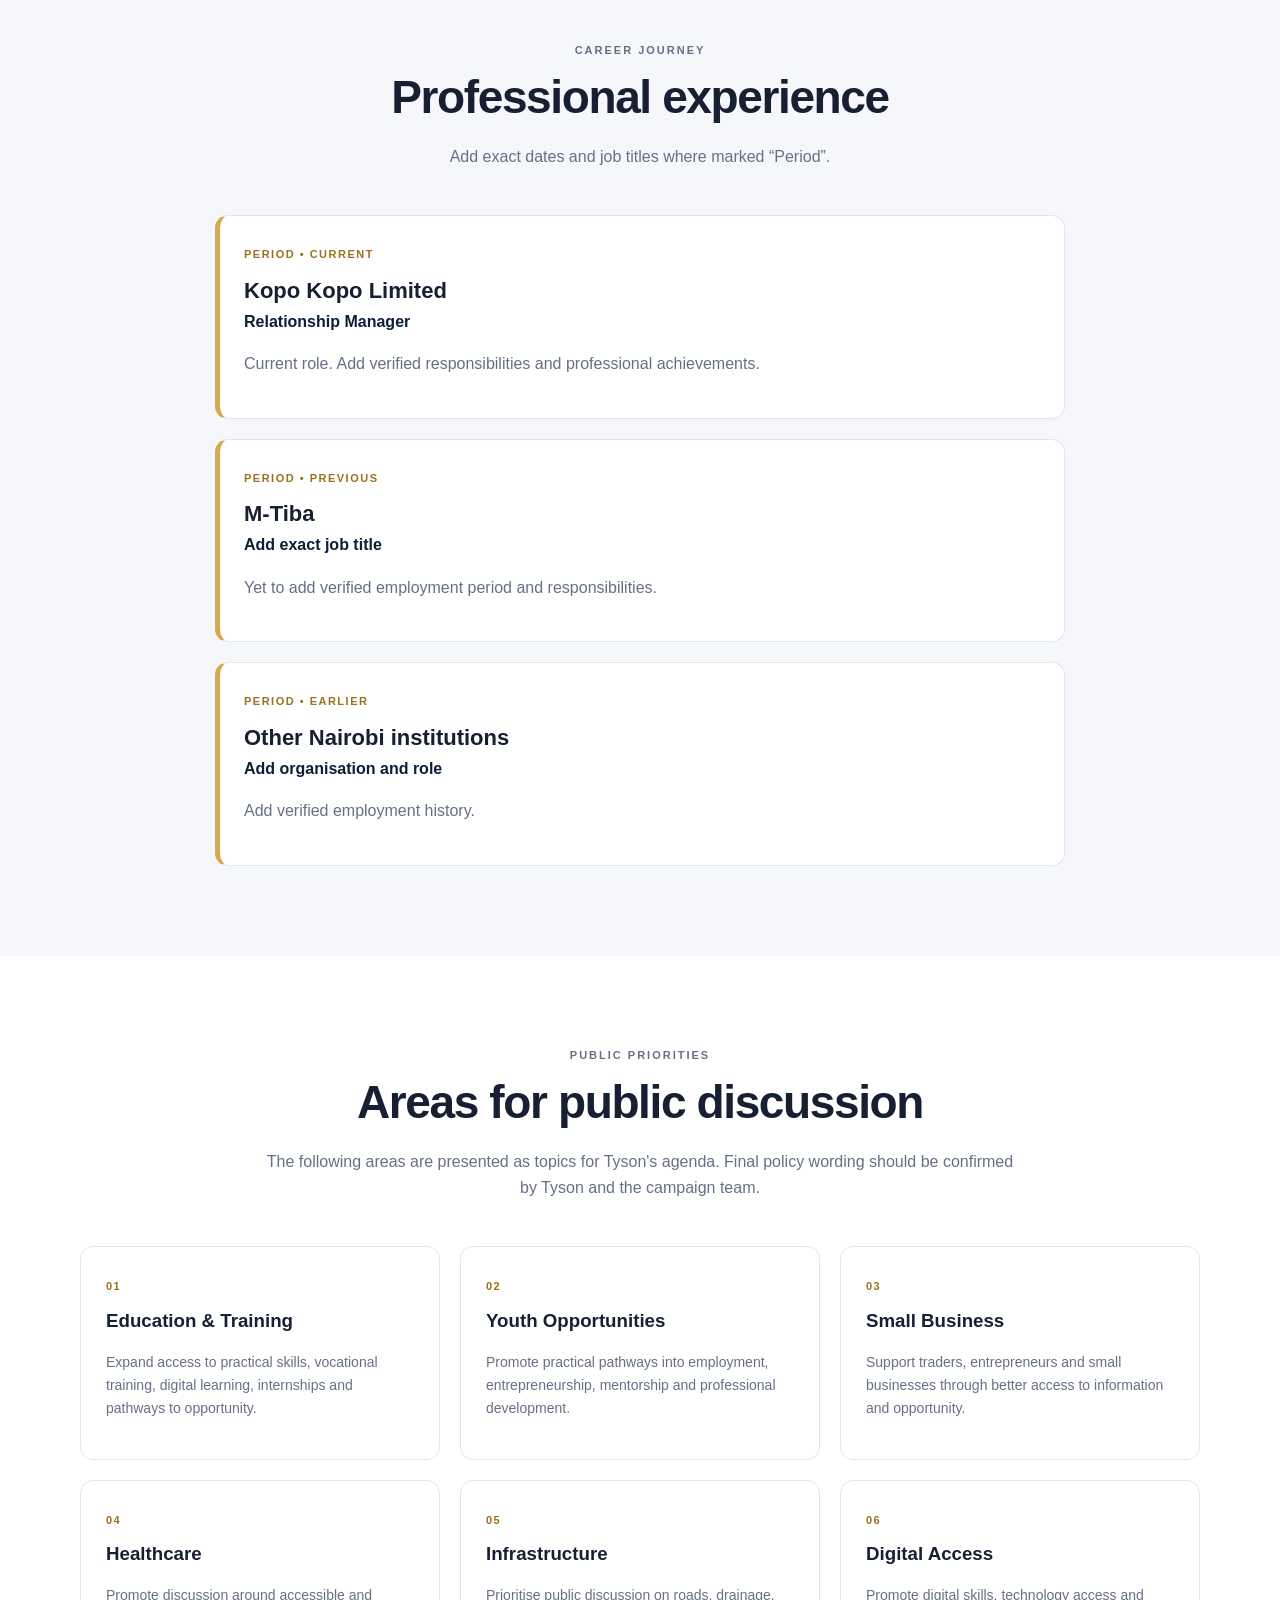
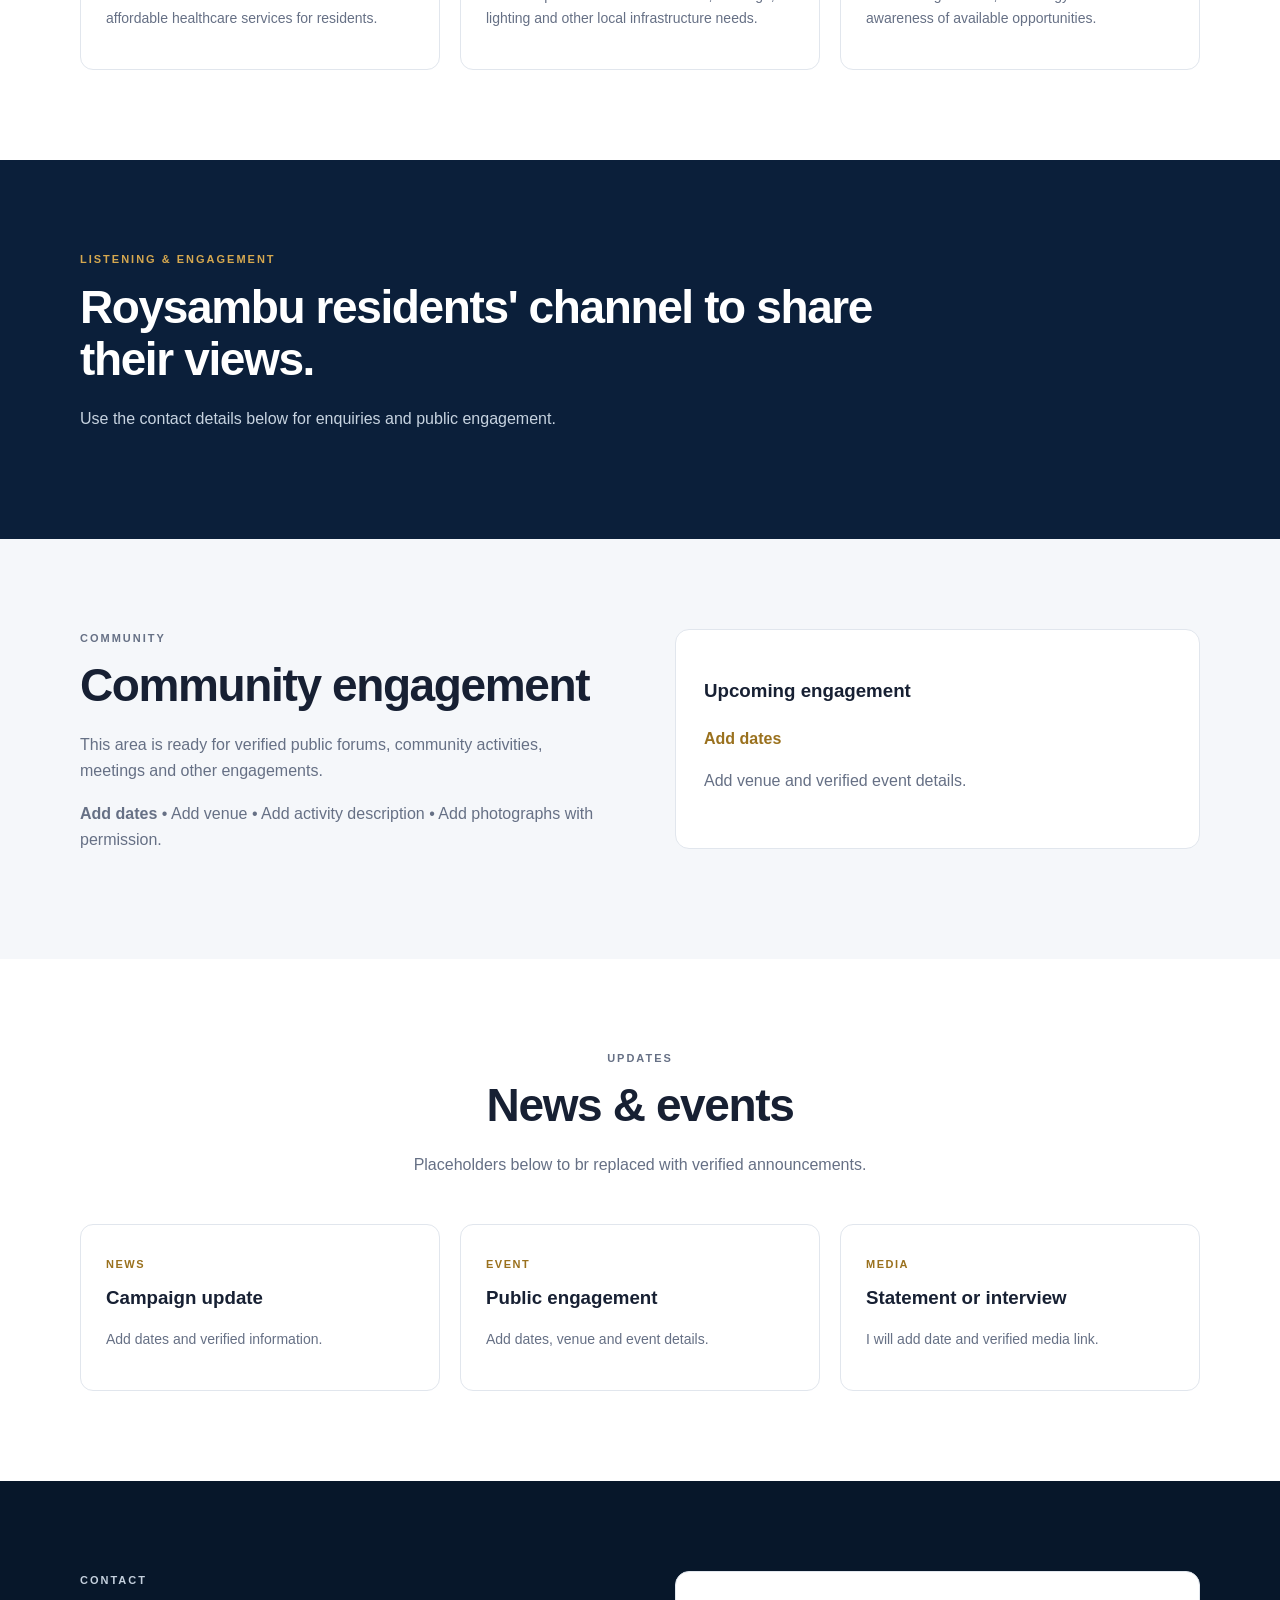
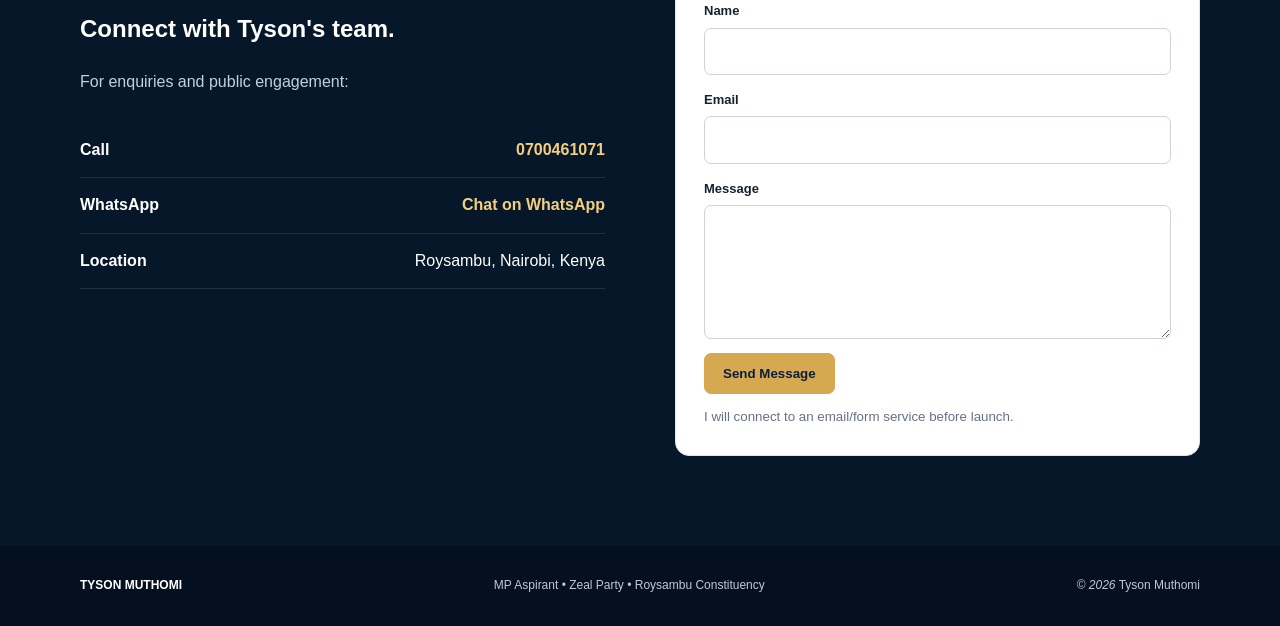
==== commit fbc8b259: "Update index.html" ====
--- a/index.html
+++ b/index.html
@@ -58,14 +58,14 @@
 <article><span>06</span><h3>Digital Access</h3><p>Promote digital skills, technology access and awareness of available opportunities.</p></article>
 </div></div></section>
 
-<section class="quote"><div class="container"><p class="eyebrow">LISTENING & ENGAGEMENT</p><h2>Roysambu residents should have a clear channel to share their views.</h2><p>Use the contact details below for enquiries and public engagement.</p></div></section>
+<section class="quote"><div class="container"><p class="eyebrow">LISTENING & ENGAGEMENT</p><h2>Roysambu residents' channel to share their views.</h2><p>Use the contact details below for enquiries and public engagement.</p></div></section>
 
 <section class="section alt" id="community"><div class="container two-col"><div><p class="eyebrow">COMMUNITY</p><h2>Community engagement</h2><p>This area is ready for verified public forums, community activities, meetings and other engagements.</p><p><b>Add dates</b> • Add venue • Add activity description • Add photographs with permission.</p></div><aside class="empty"><h3>Upcoming engagement</h3><strong>Add dates</strong><p>Add venue and verified event details.</p></aside></div></section>
 
-<section class="section" id="updates"><div class="container"><div class="heading"><p class="eyebrow">UPDATES</p><h2>News & events</h2><p>Replace the placeholders below with verified announcements.</p></div><div class="cards three"><article><span>NEWS</span><h3>Campaign update</h3><p>Add dates and verified information.</p></article><article><span>EVENT</span><h3>Public engagement</h3><p>Add dates, venue and event details.</p></article><article><span>MEDIA</span><h3>Statement or interview</h3><p>Add date and verified media link.</p></article></div></div></section>
+<section class="section" id="updates"><div class="container"><div class="heading"><p class="eyebrow">UPDATES</p><h2>News & events</h2><p>Placeholders below to br replaced with verified announcements.</p></div><div class="cards three"><article><span>NEWS</span><h3>Campaign update</h3><p>Add dates and verified information.</p></article><article><span>EVENT</span><h3>Public engagement</h3><p>Add dates, venue and event details.</p></article><article><span>MEDIA</span><h3>Statement or interview</h3><p>I will add date and verified media link.</p></article></div></div></section>
 
 <section class="contact" id="contact"><div class="container two-col"><div><p class="eyebrow light">CONTACT</p><h2>Connect with Tyson's team.</h2><p>For enquiries and public engagement:</p><div class="contact-list"><div><b>Call</b><a href="tel:0700461071">0700461071</a></div><div><b>WhatsApp</b><a href="https://wa.me/254700461071?text=Hello%20Tyson%20Muthomi" target="_blank" rel="noopener">Chat on WhatsApp</a></div><div><b>Location</b><span>Roysambu, Nairobi, Kenya</span></div></div></div>
-<form id="form"><label>Name<input required type="text" name="name"></label><label>Email<input required type="email" name="email"></label><label>Message<textarea required rows="5" name="message"></textarea></label><button class="btn primary" type="submit">Send Message</button><small id="form-note">Demo form: connect to an email/form service before launch.</small></form></div></section>
+<form id="form"><label>Name<input required type="text" name="name"></label><label>Email<input required type="email" name="email"></label><label>Message<textarea required rows="5" name="message"></textarea></label><button class="btn primary" type="submit">Send Message</button><small id="form-note">I will connect to an email/form service before launch.</small></form></div></section>
 </main>
 <footer><div class="container footer"><b>TYSON MUTHOMI</b><span>MP Aspirant • Zeal Party • Roysambu Constituency</span><span>© <i id="year"></i> Tyson Muthomi</span></div></footer>
 <script src="script.js"></script>
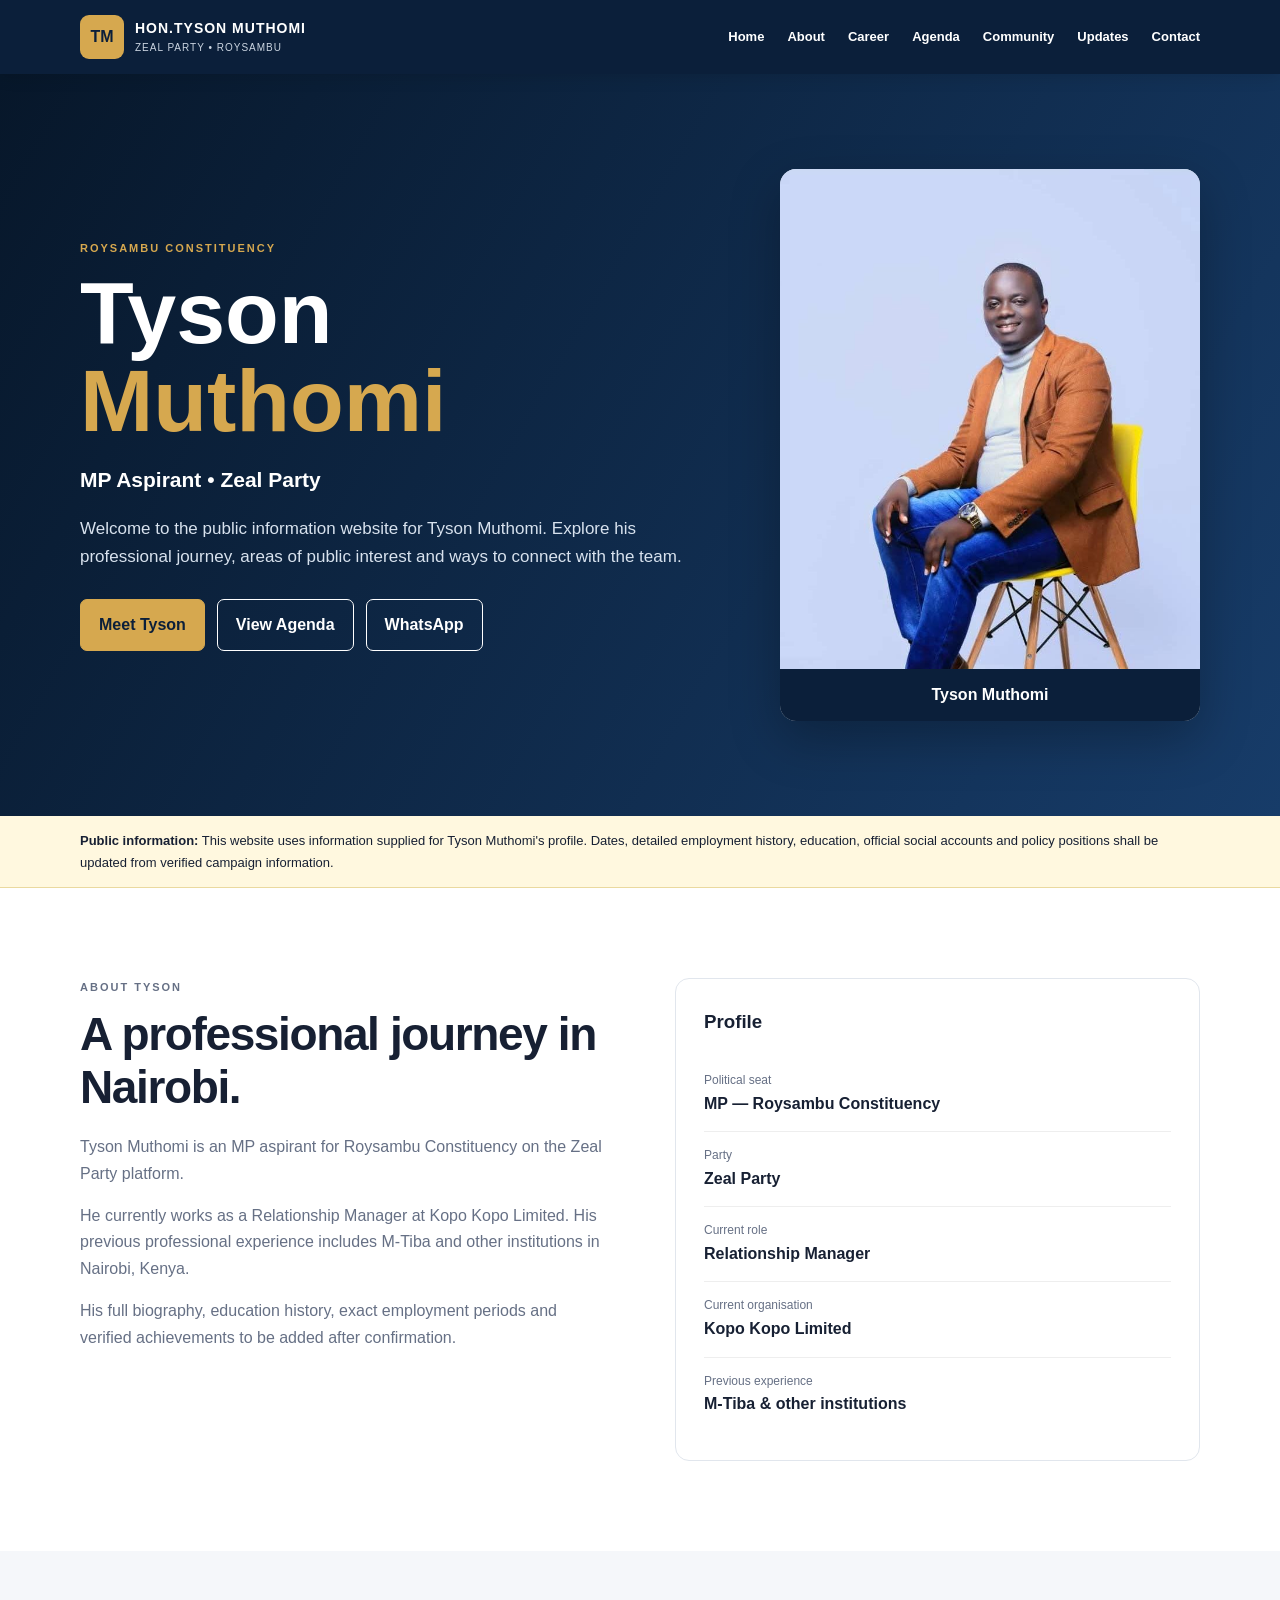
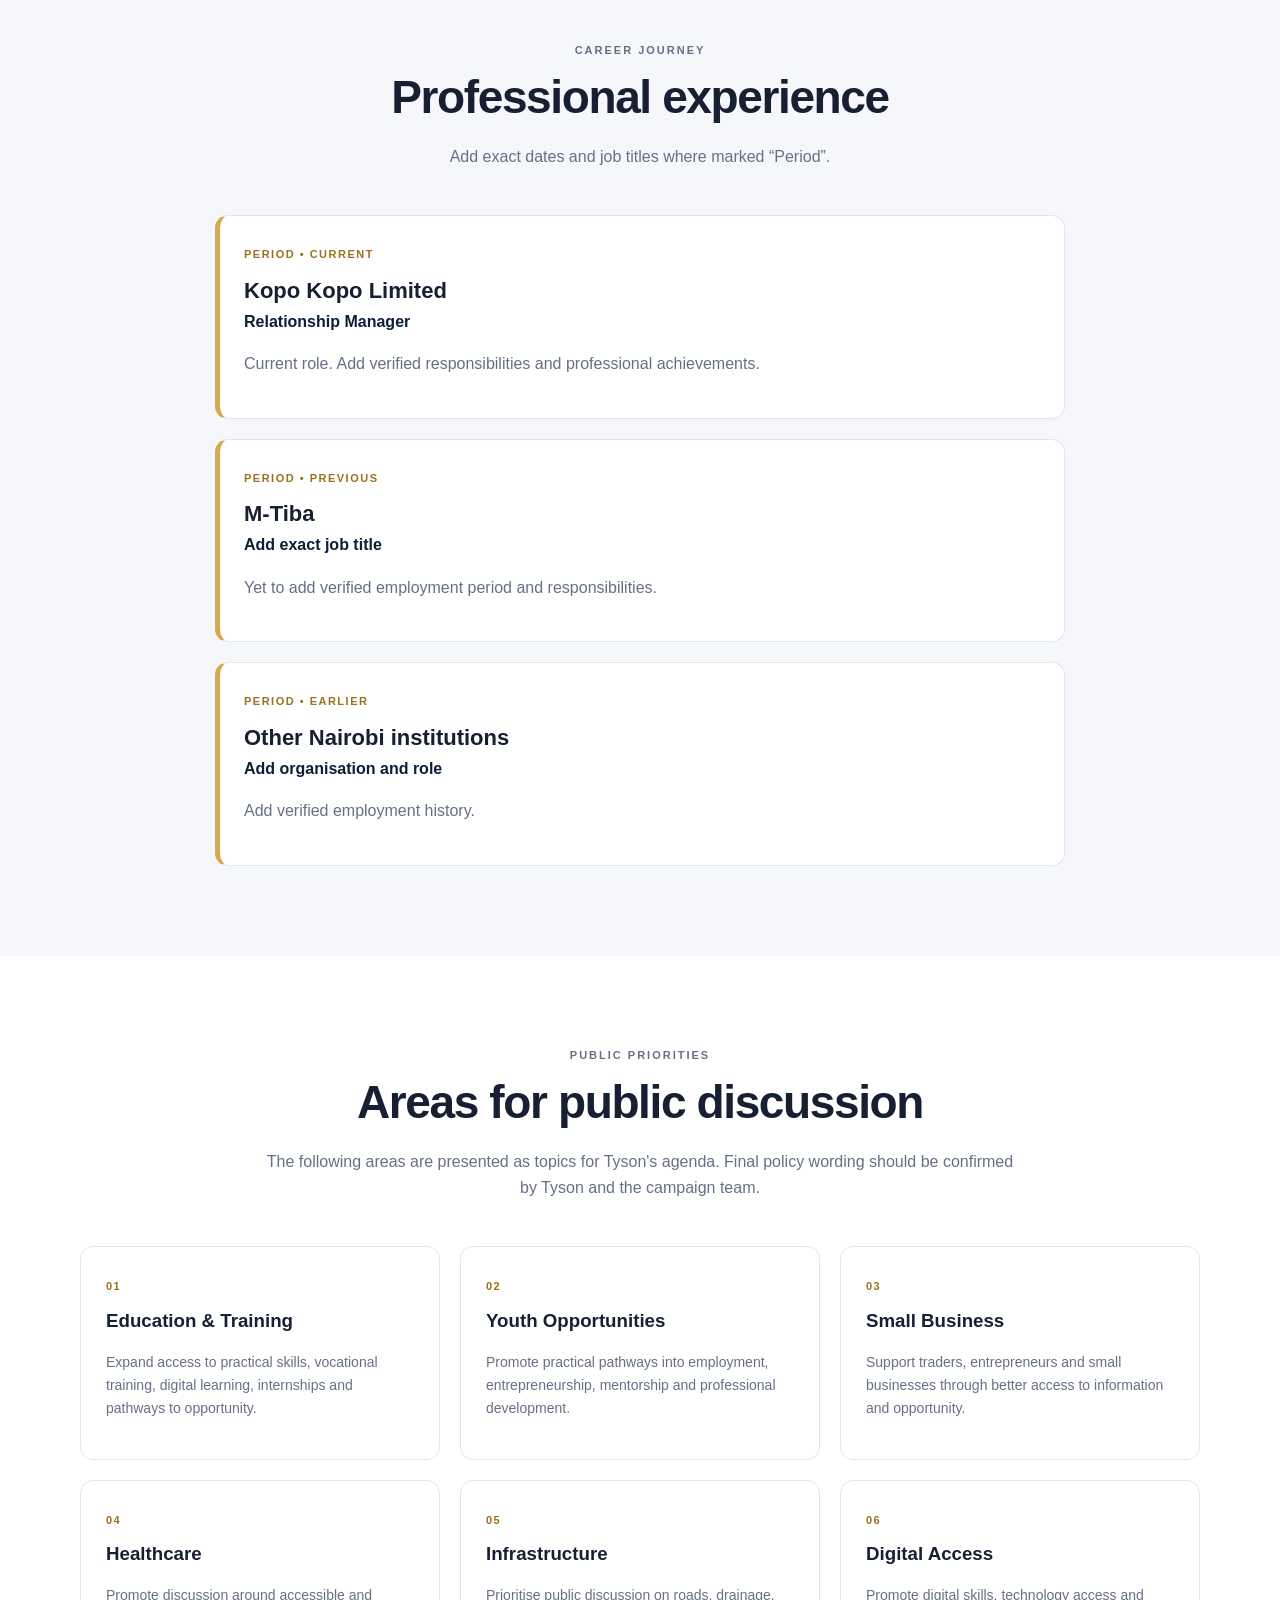
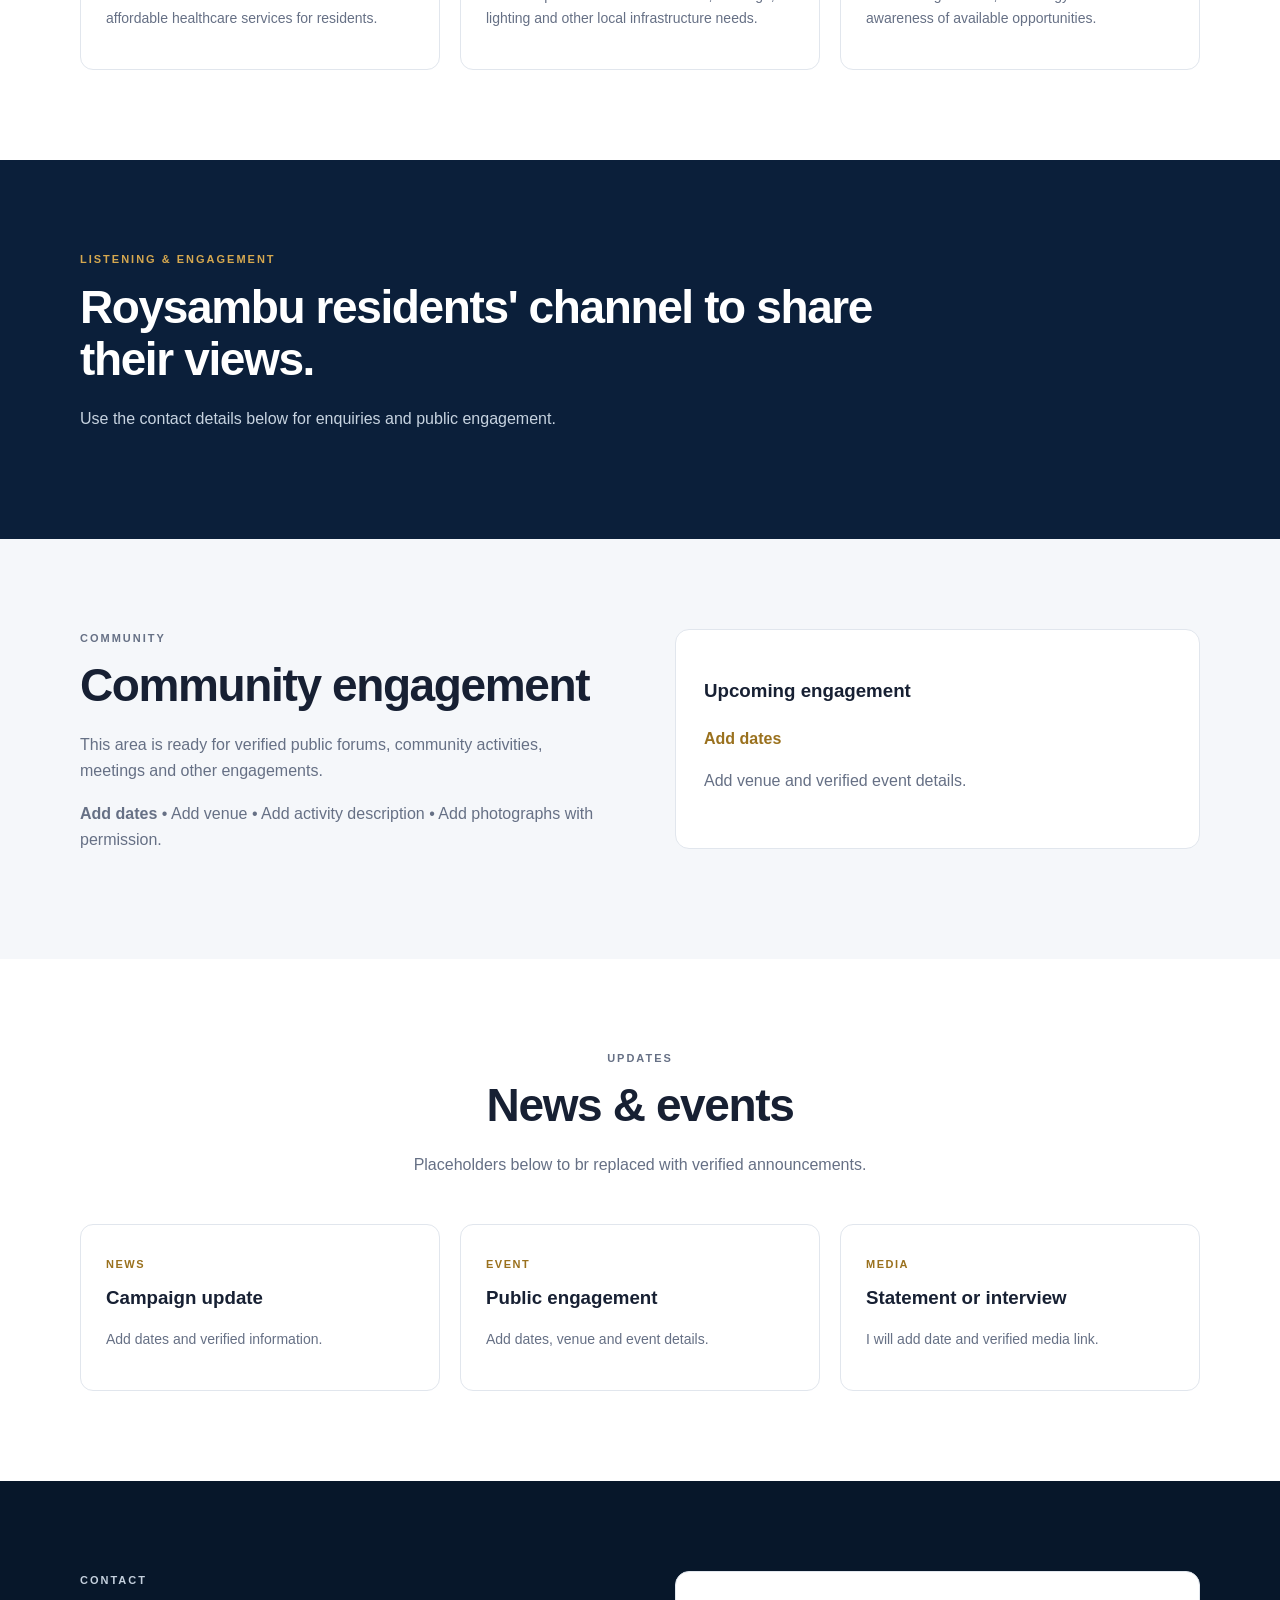
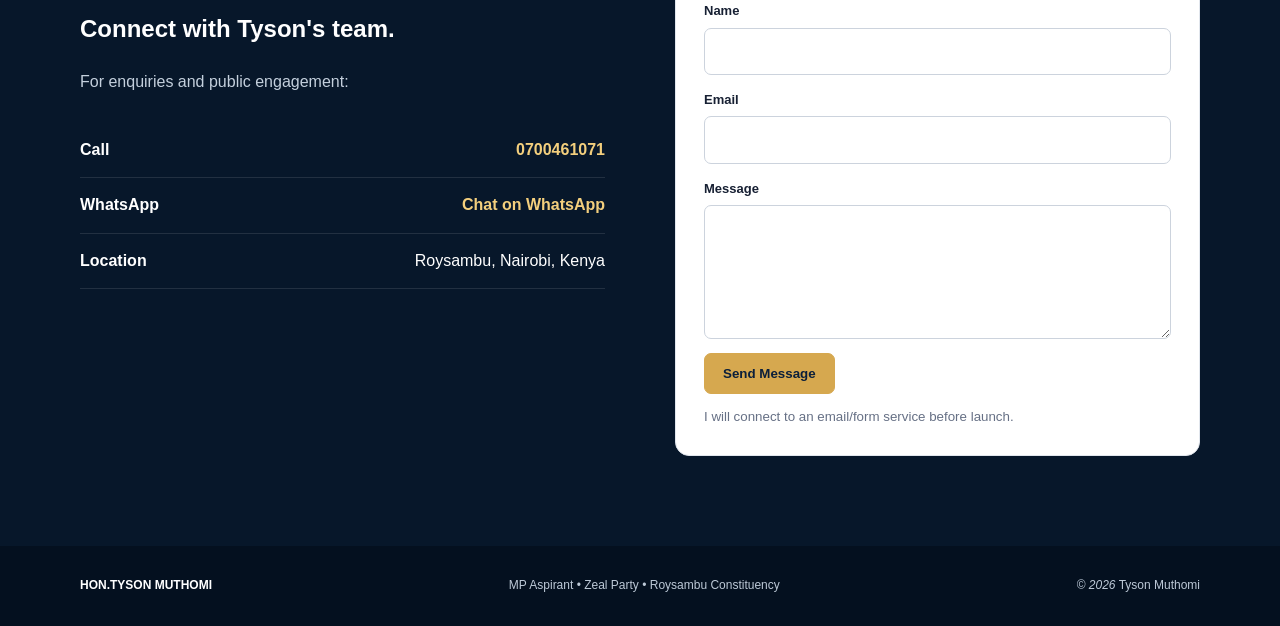
==== commit 1f17b1ce: "Update index.html" ====
--- a/index.html
+++ b/index.html
@@ -5,13 +5,13 @@
 <meta name="viewport" content="width=device-width, initial-scale=1.0">
 <meta name="description" content="Tyson Muthomi — MP Aspirant for Roysambu Constituency, Zeal Party.">
 <meta name="theme-color" content="#0b1f3a">
-<title>Tyson Muthomi | Roysambu Constituency</title>
+<title>Hon.Tyson Muthomi | Roysambu Constituency</title>
 <link rel="stylesheet" href="styles.css">
 </head>
 <body>
 <header class="header">
   <div class="container nav-wrap">
-    <a class="brand" href="#home"><span class="logo">TM</span><span><b>TYSON MUTHOMI</b><small>ZEAL PARTY • ROYSAMBU</small></span></a>
+    <a class="brand" href="#home"><span class="logo">TM</span><span><b>HON.TYSON MUTHOMI</b><small>ZEAL PARTY • ROYSAMBU</small></span></a>
     <button class="menu" id="menu" aria-label="Open menu">☰</button>
     <nav id="nav"><a href="#home">Home</a><a href="#about">About</a><a href="#career">Career</a><a href="#agenda">Agenda</a><a href="#community">Community</a><a href="#updates">Updates</a><a href="#contact">Contact</a></nav>
   </div>
@@ -67,6 +67,6 @@
 <section class="contact" id="contact"><div class="container two-col"><div><p class="eyebrow light">CONTACT</p><h2>Connect with Tyson's team.</h2><p>For enquiries and public engagement:</p><div class="contact-list"><div><b>Call</b><a href="tel:0700461071">0700461071</a></div><div><b>WhatsApp</b><a href="https://wa.me/254700461071?text=Hello%20Tyson%20Muthomi" target="_blank" rel="noopener">Chat on WhatsApp</a></div><div><b>Location</b><span>Roysambu, Nairobi, Kenya</span></div></div></div>
 <form id="form"><label>Name<input required type="text" name="name"></label><label>Email<input required type="email" name="email"></label><label>Message<textarea required rows="5" name="message"></textarea></label><button class="btn primary" type="submit">Send Message</button><small id="form-note">I will connect to an email/form service before launch.</small></form></div></section>
 </main>
-<footer><div class="container footer"><b>TYSON MUTHOMI</b><span>MP Aspirant • Zeal Party • Roysambu Constituency</span><span>© <i id="year"></i> Tyson Muthomi</span></div></footer>
+<footer><div class="container footer"><b>HON.TYSON MUTHOMI</b><span>MP Aspirant • Zeal Party • Roysambu Constituency</span><span>© <i id="year"></i> Tyson Muthomi</span></div></footer>
 <script src="script.js"></script>
 </body></html>
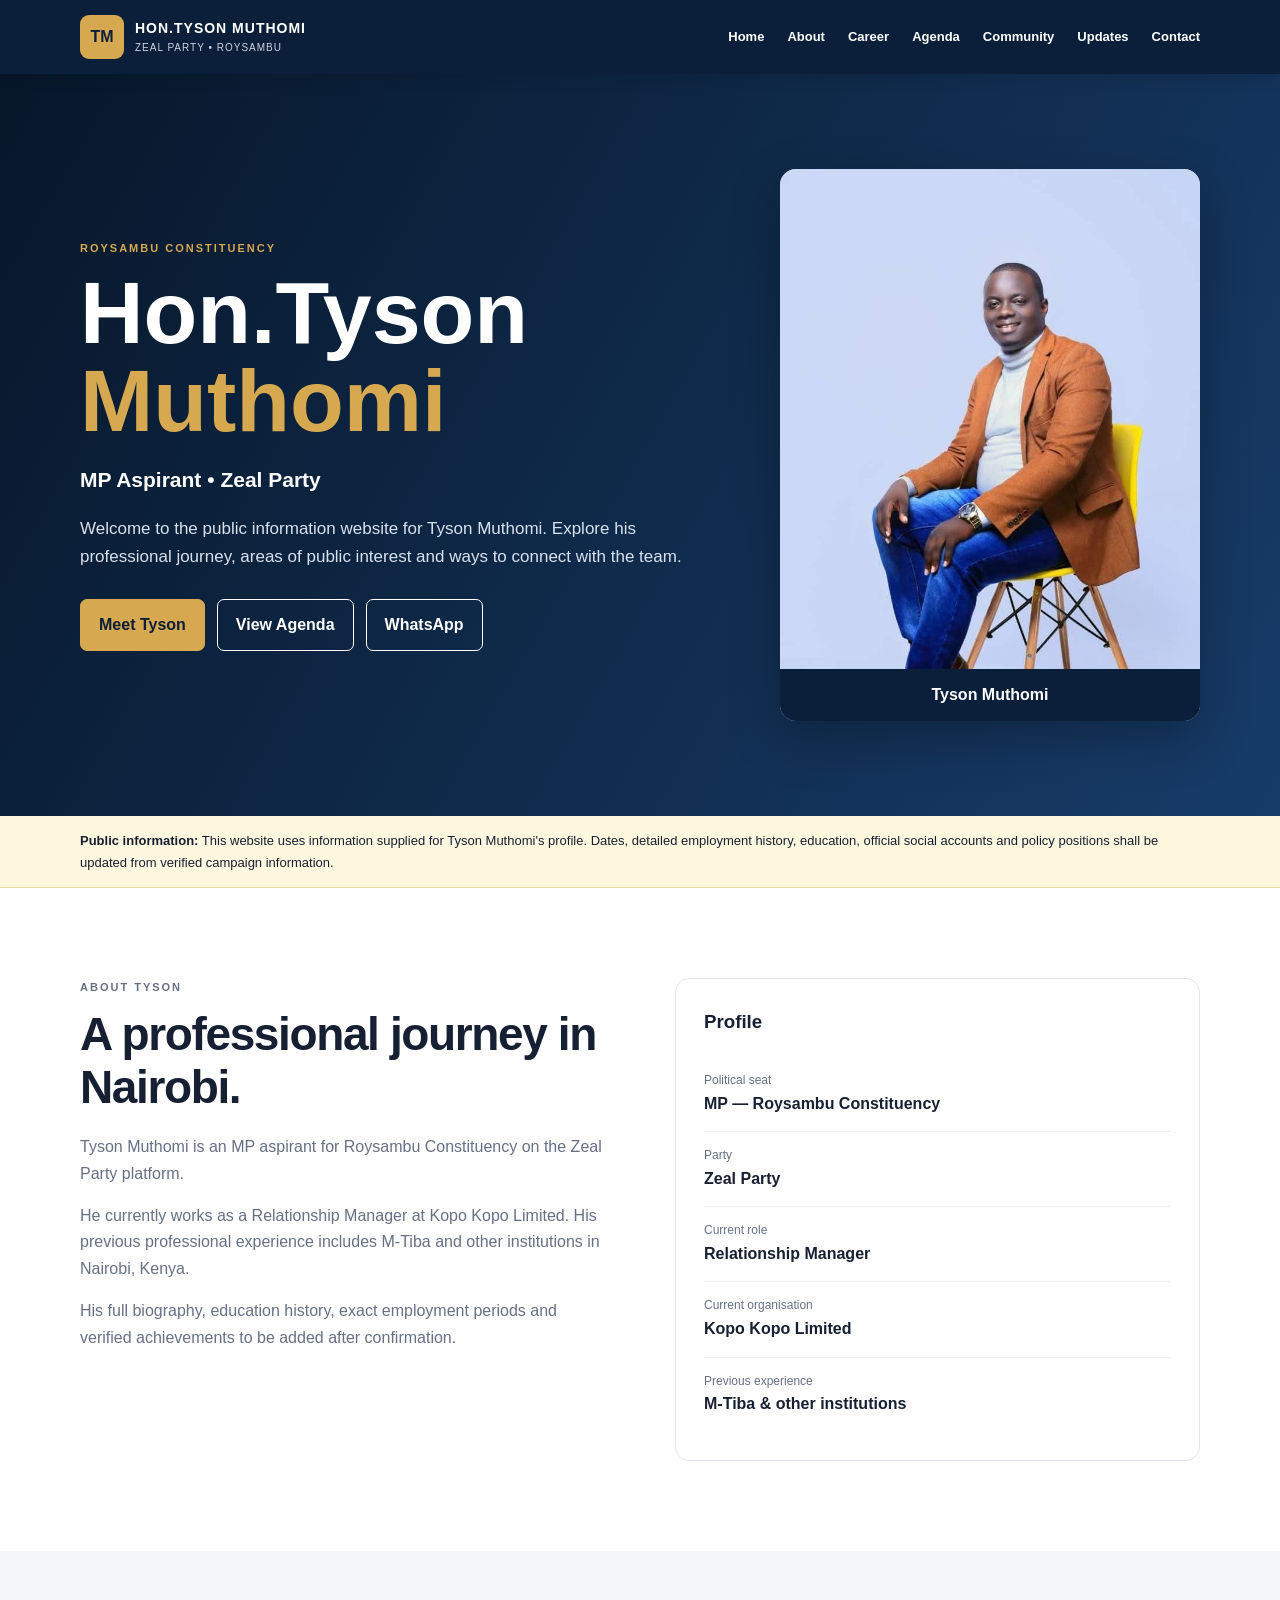
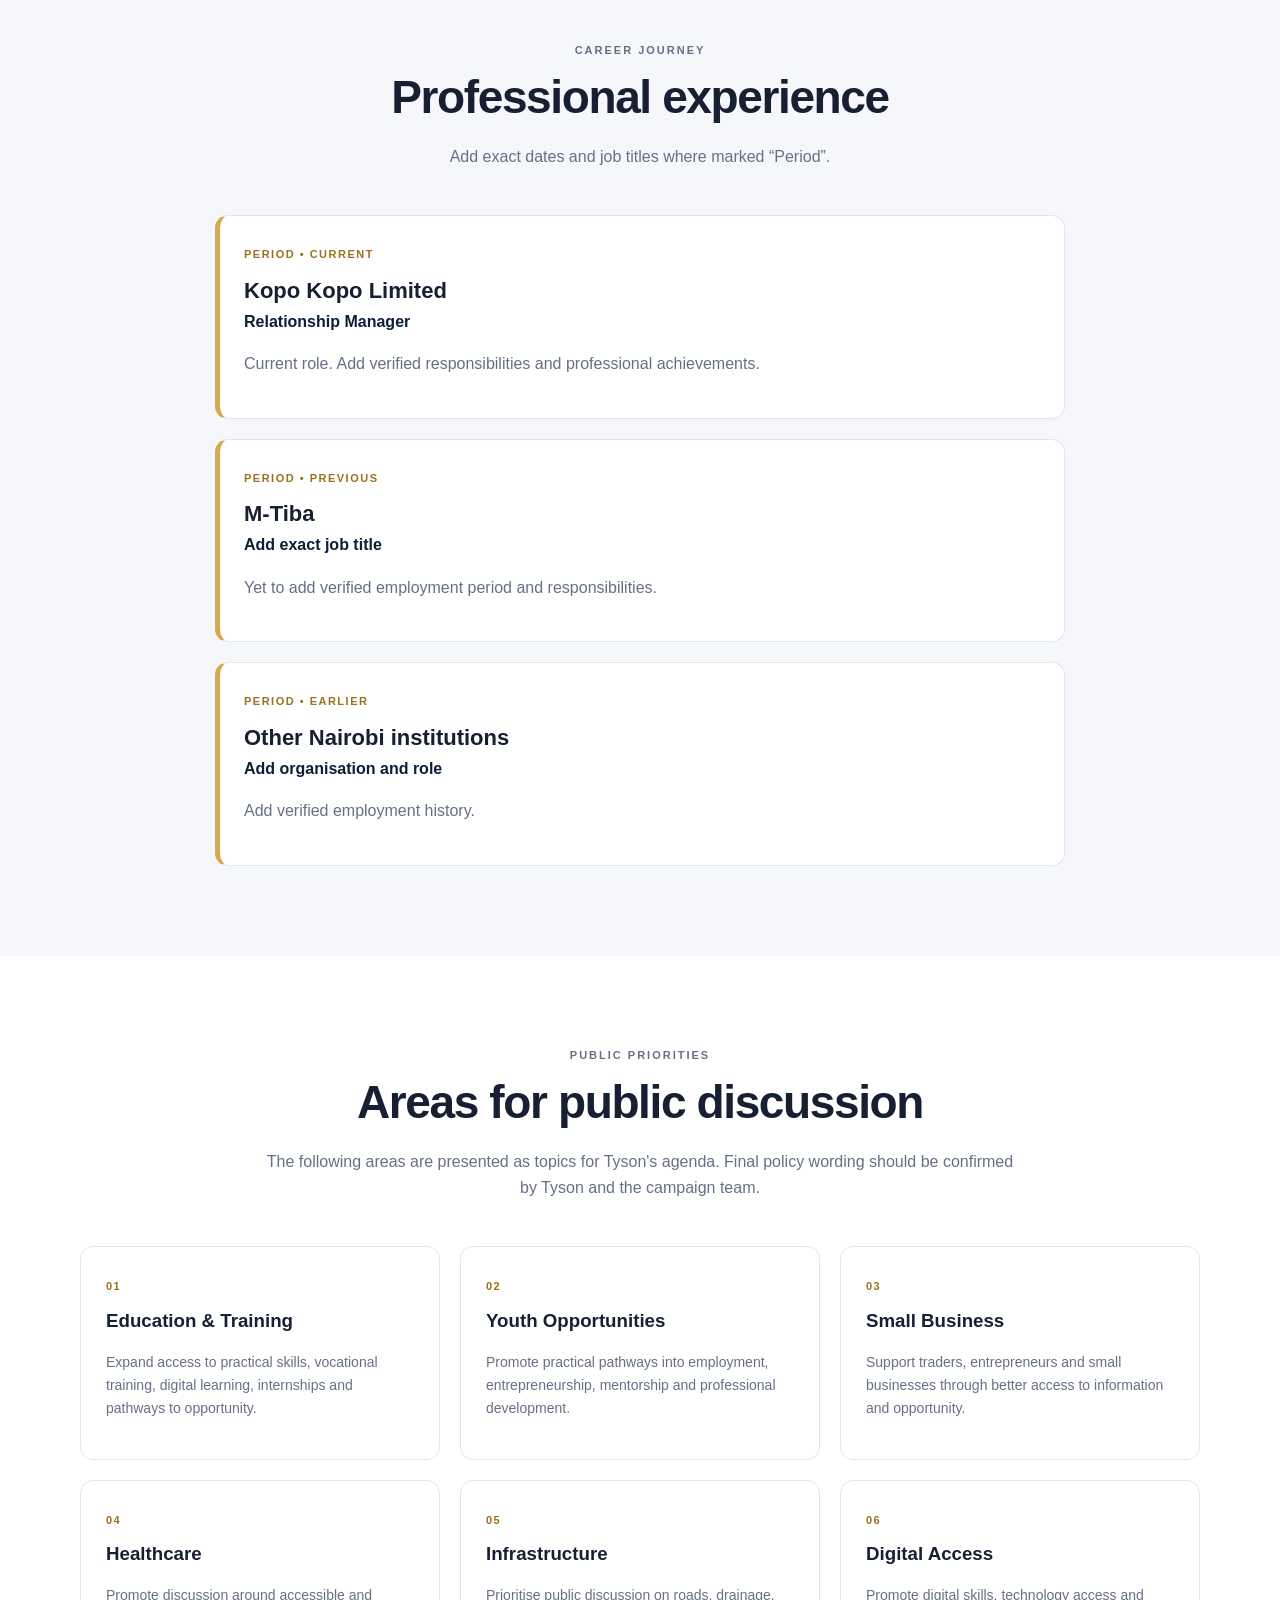
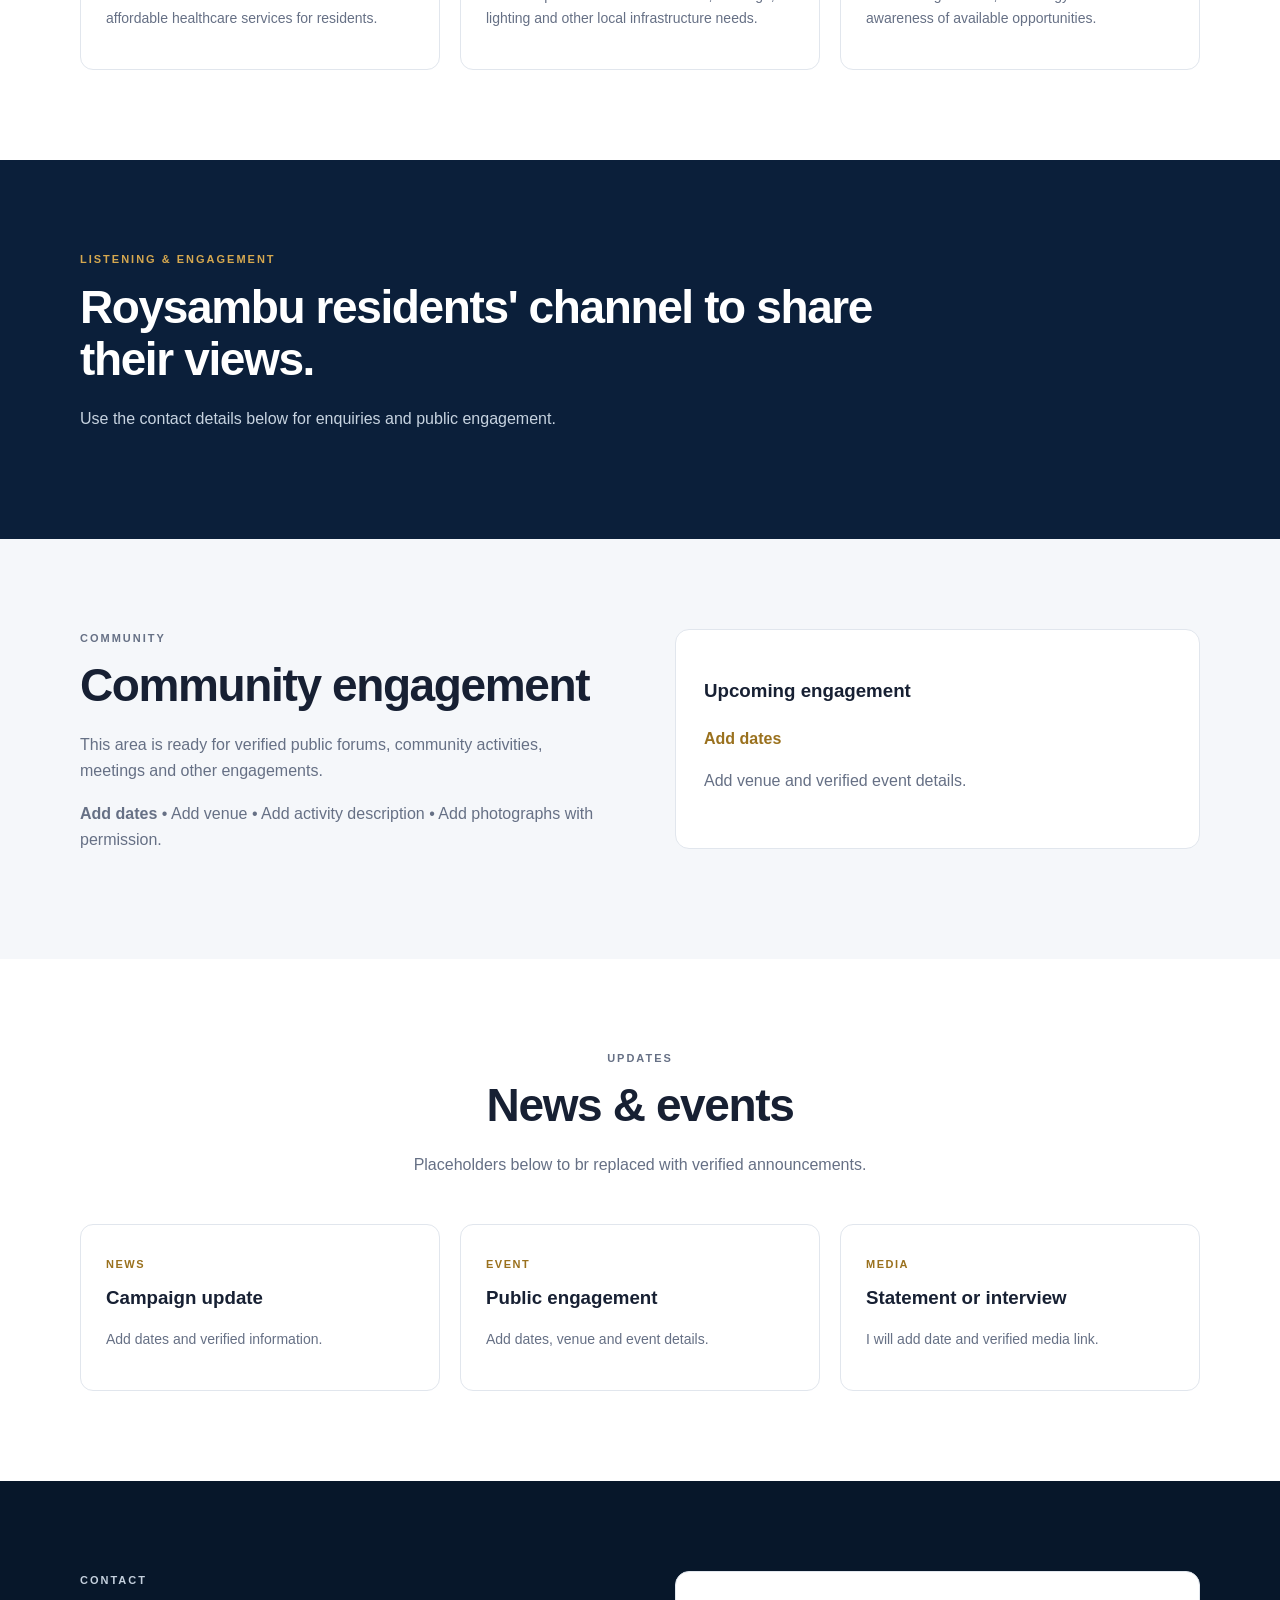
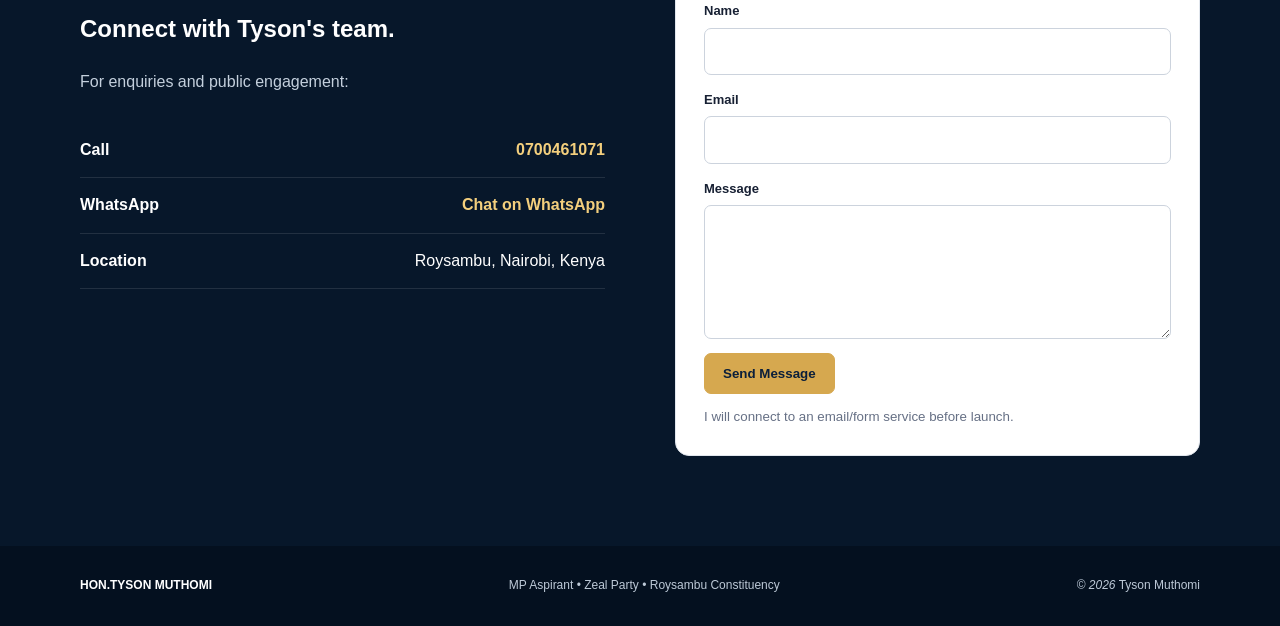
==== commit 6408e058: "Update index.html" ====
--- a/index.html
+++ b/index.html
@@ -22,7 +22,7 @@
   <div class="container hero-grid">
     <div class="hero-copy">
       <p class="eyebrow">ROYSAMBU CONSTITUENCY</p>
-      <h1>Tyson <span>Muthomi</span></h1>
+      <h1>Hon.Tyson <span>Muthomi</span></h1>
       <h2>MP Aspirant • Zeal Party</h2>
       <p class="lead">Welcome to the public information website for Tyson Muthomi. Explore his professional journey, areas of public interest and ways to connect with the team.</p>
       <div class="actions"><a class="btn primary" href="#about">Meet Tyson</a><a class="btn outline" href="#agenda">View Agenda</a><a class="btn outline" href="https://wa.me/254700461071?text=Hello%20Tyson%20Muthomi" target="_blank" rel="noopener">WhatsApp</a></div>
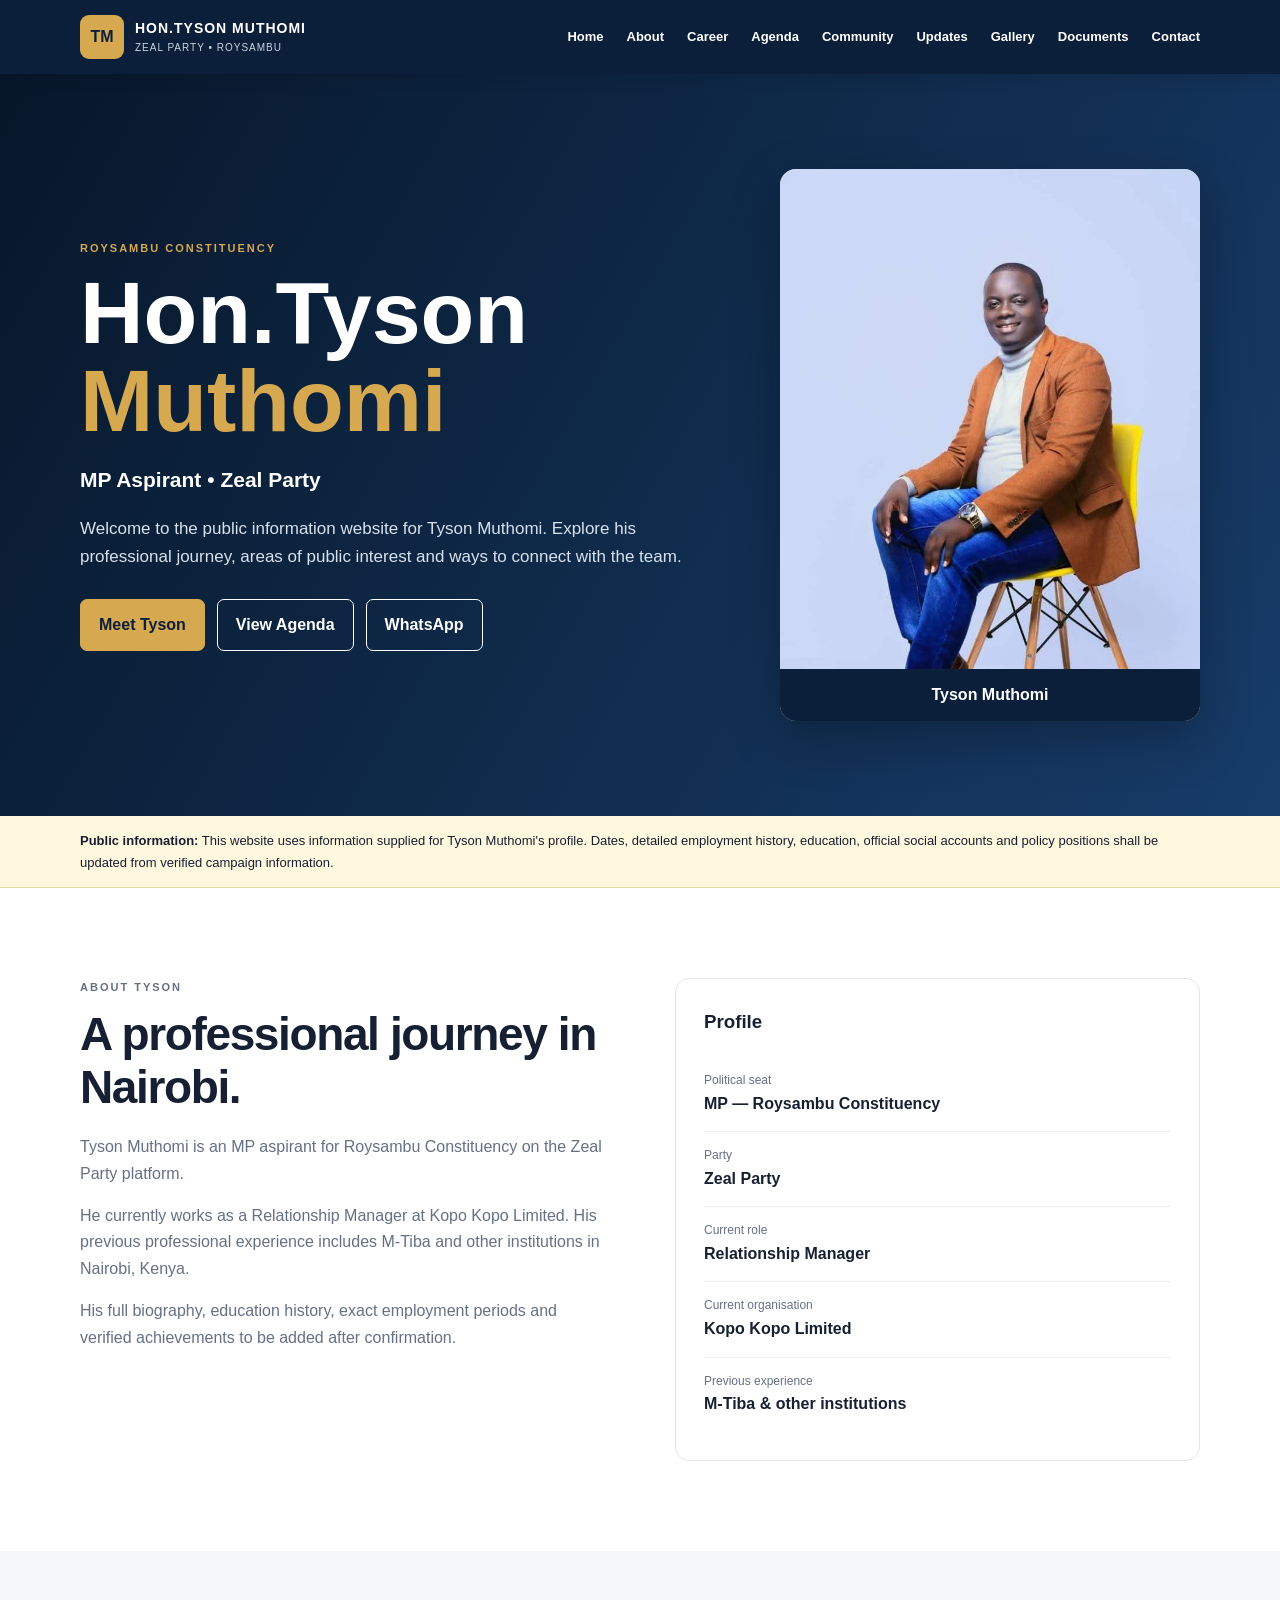
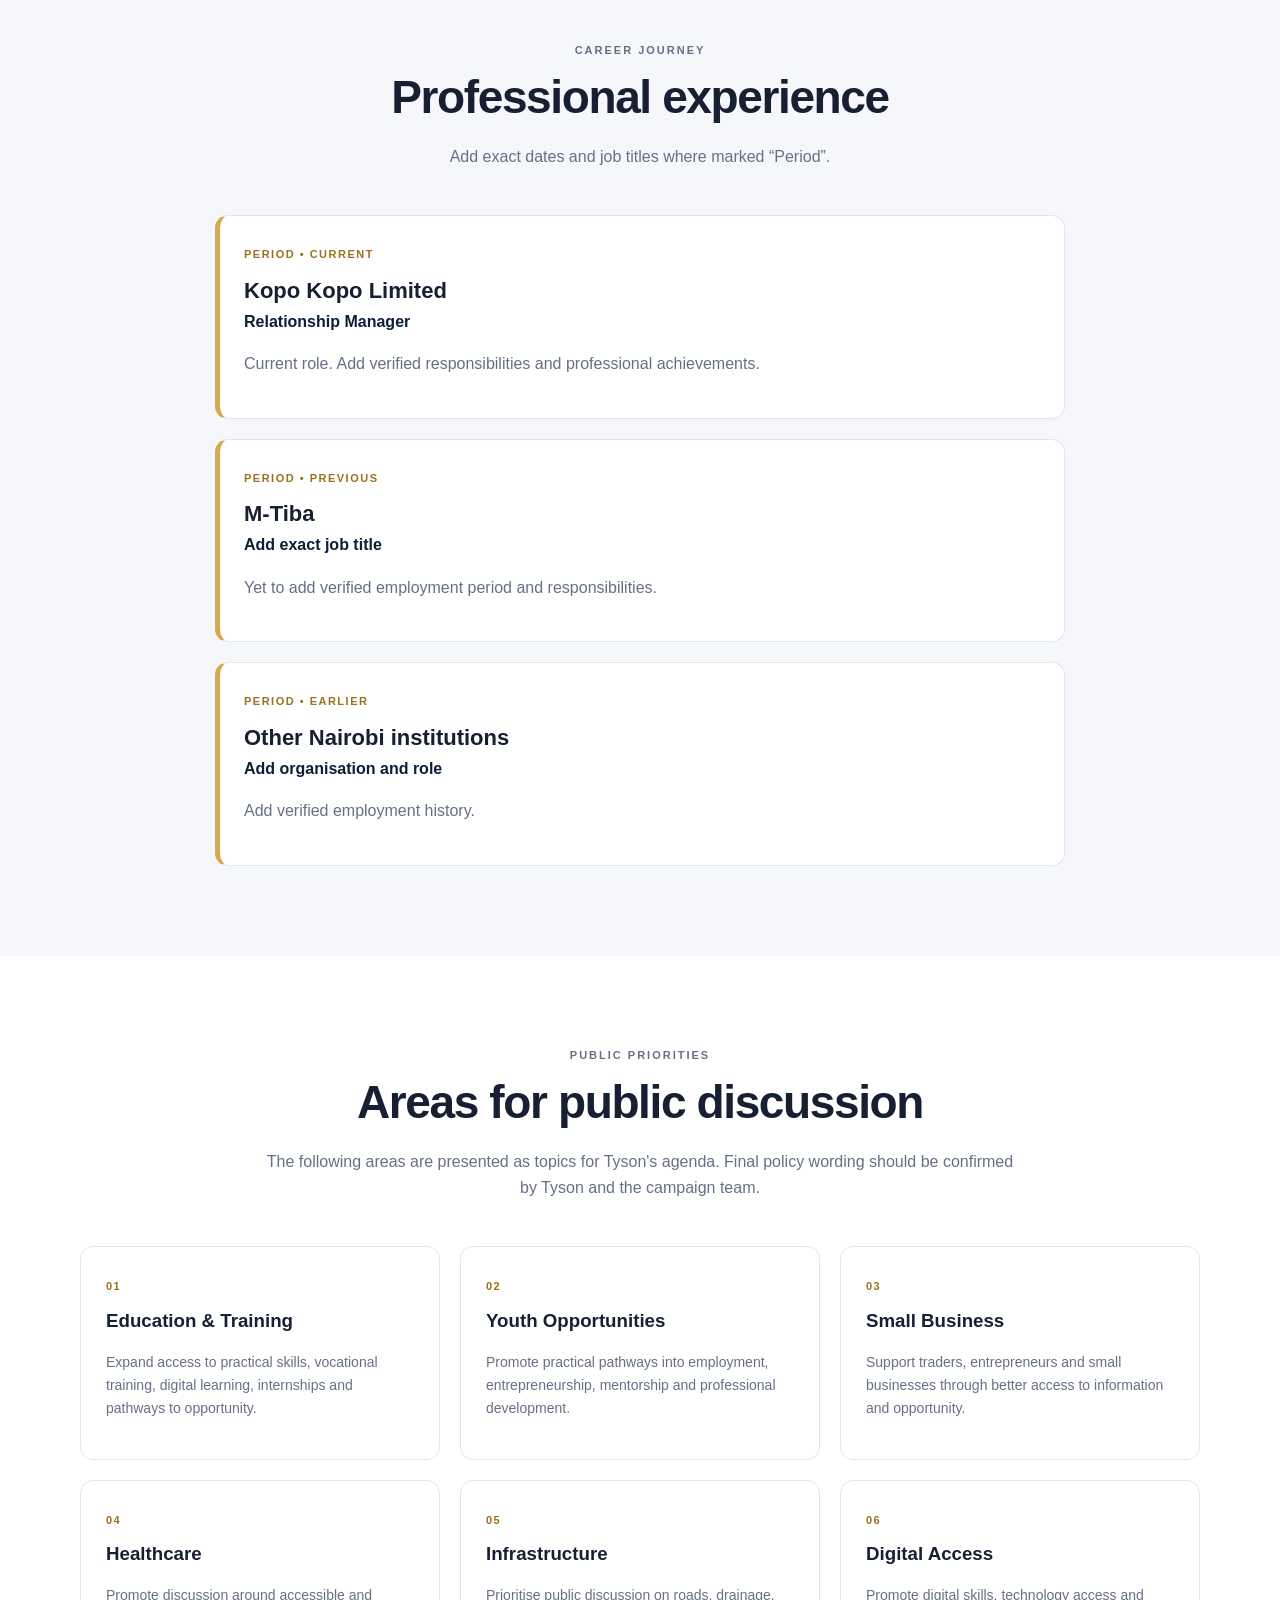
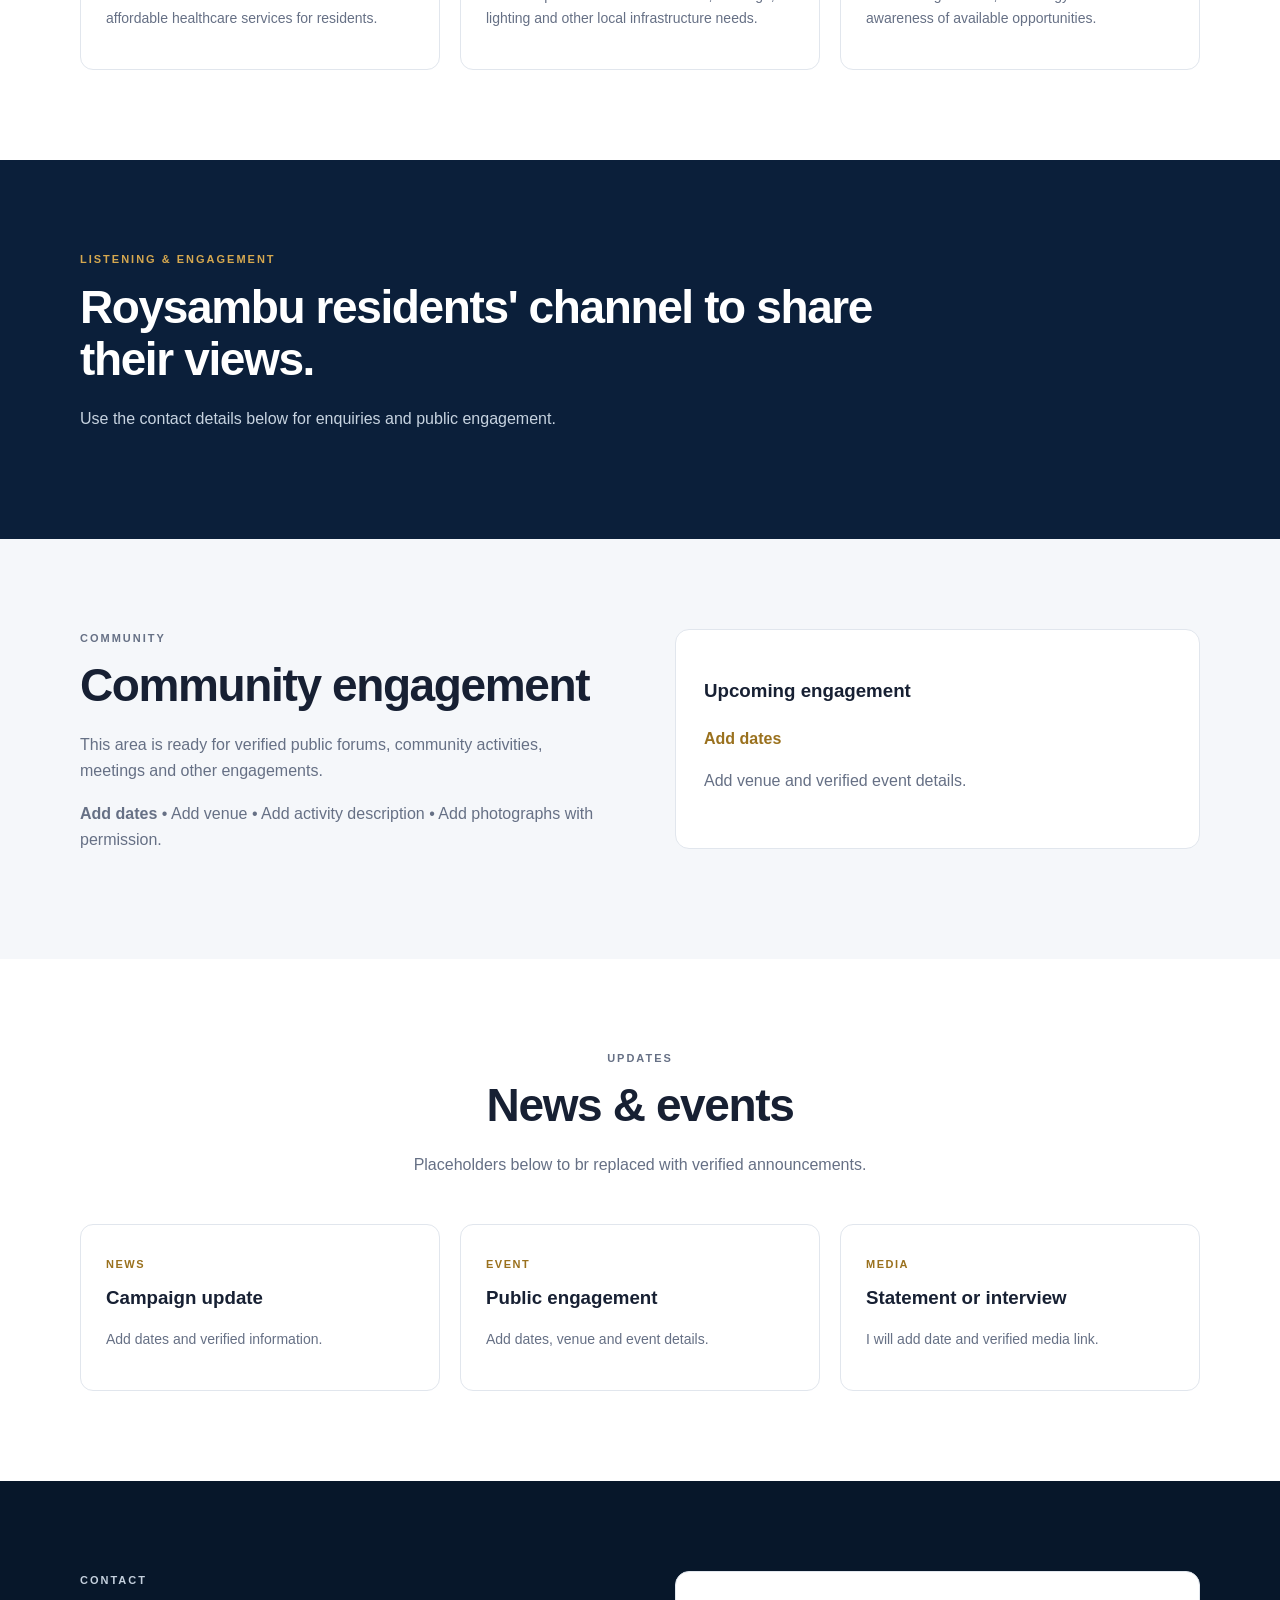
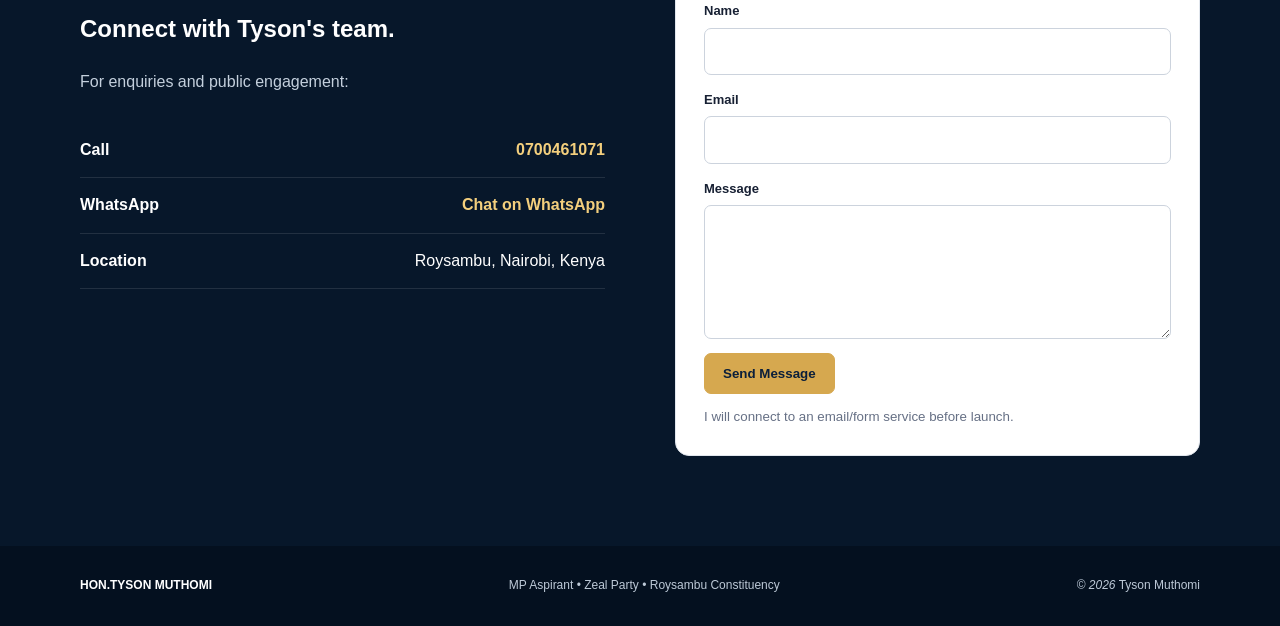
==== commit 04b28708: "Update index.html" ====
--- a/index.html
+++ b/index.html
@@ -13,7 +13,7 @@
   <div class="container nav-wrap">
     <a class="brand" href="#home"><span class="logo">TM</span><span><b>HON.TYSON MUTHOMI</b><small>ZEAL PARTY • ROYSAMBU</small></span></a>
     <button class="menu" id="menu" aria-label="Open menu">☰</button>
-    <nav id="nav"><a href="#home">Home</a><a href="#about">About</a><a href="#career">Career</a><a href="#agenda">Agenda</a><a href="#community">Community</a><a href="#updates">Updates</a><a href="#contact">Contact</a></nav>
+    <nav id="nav"><a href="#home">Home</a><a href="#about">About</a><a href="#career">Career</a><a href="#agenda">Agenda</a><a href="#community">Community</a><a href="updates.html">Updates</a><a href="gallery.html">Gallery</a><a href="documents.html">Documents</a><a href="#contact">Contact</a></nav>
   </div>
 </header>
 
